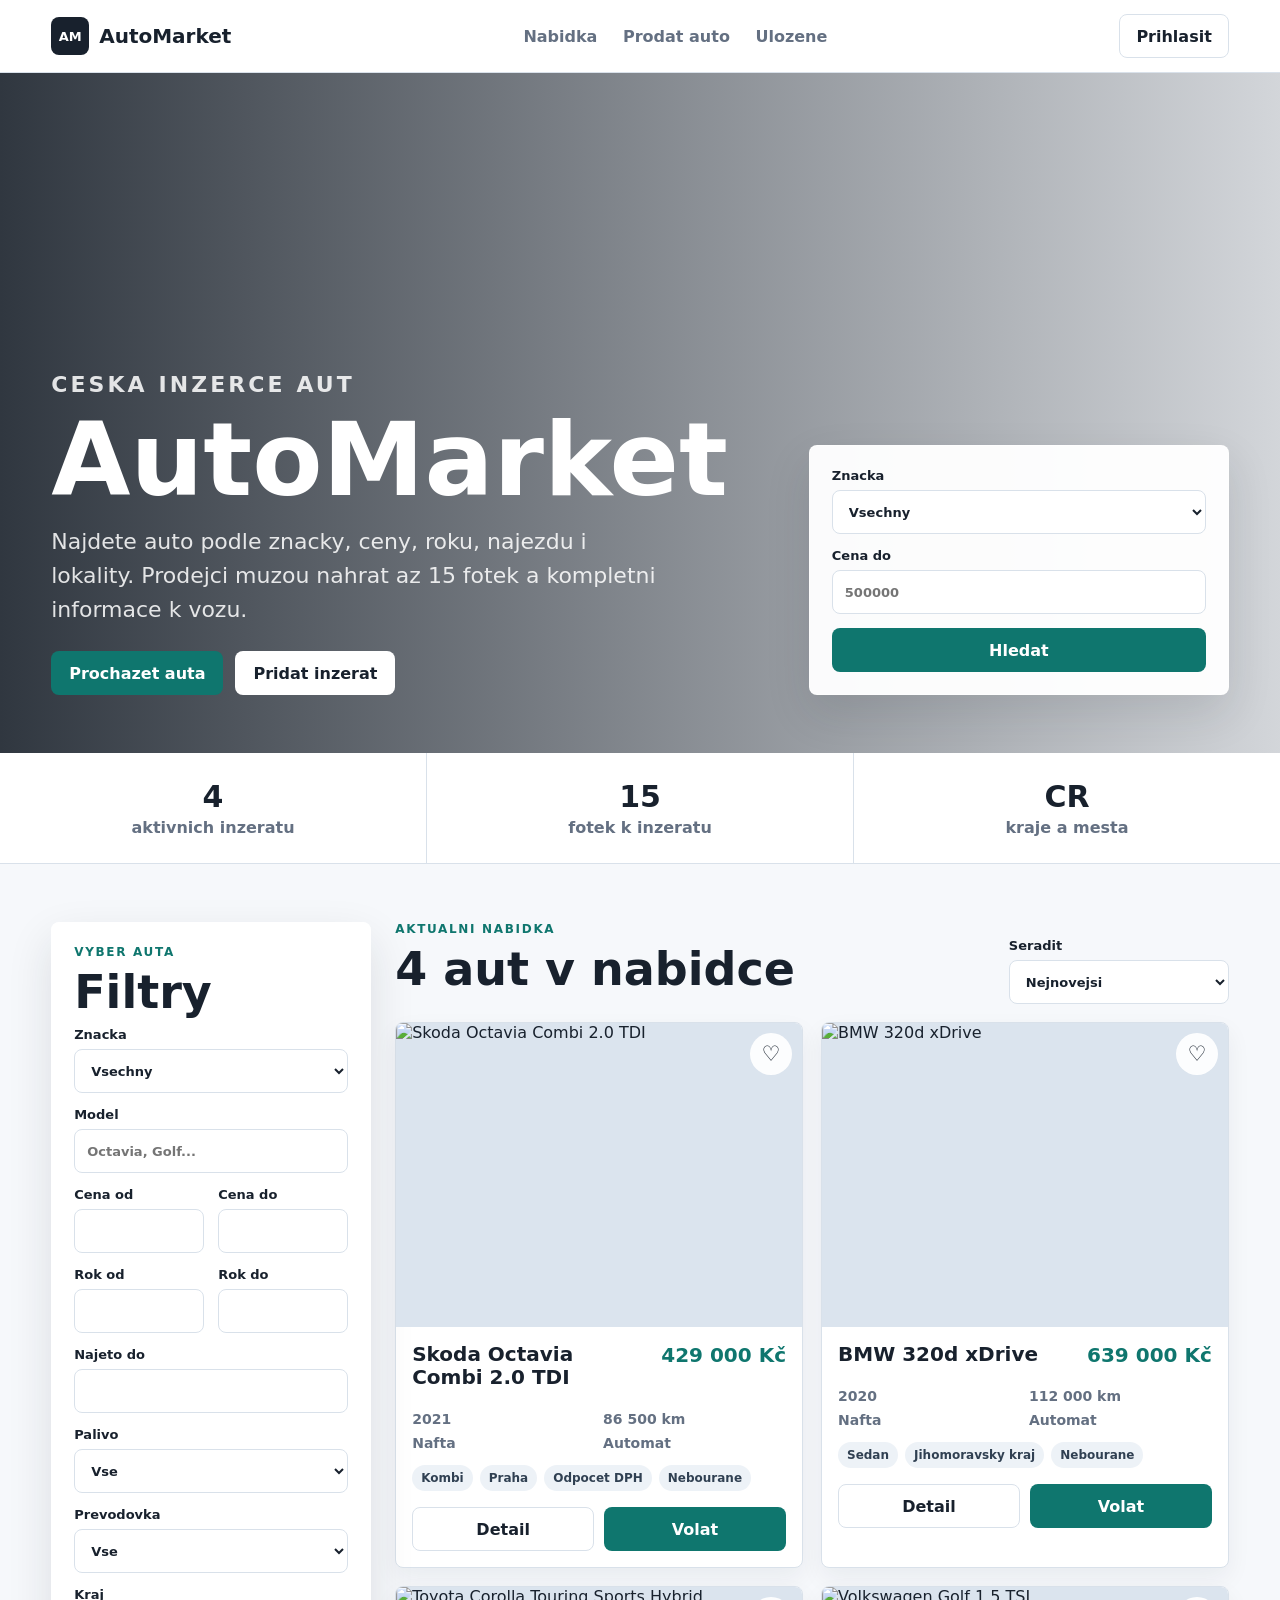
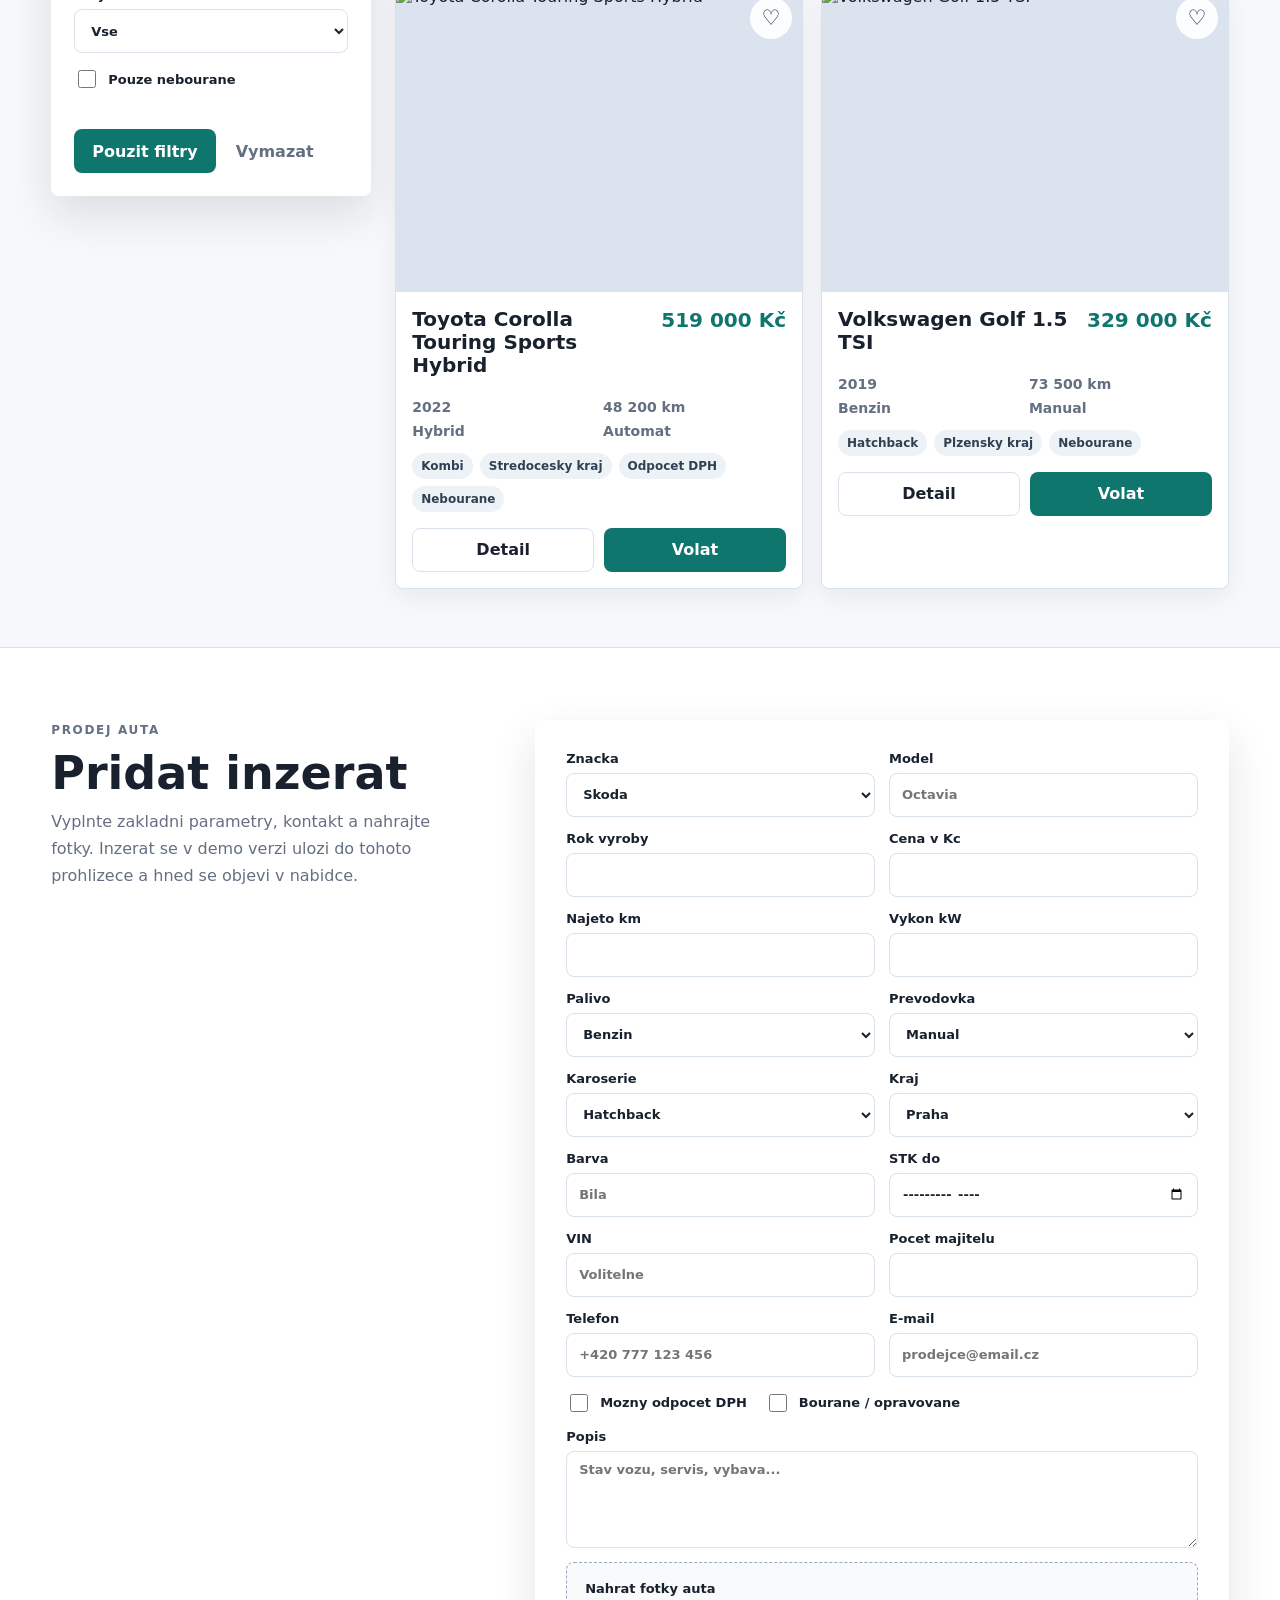
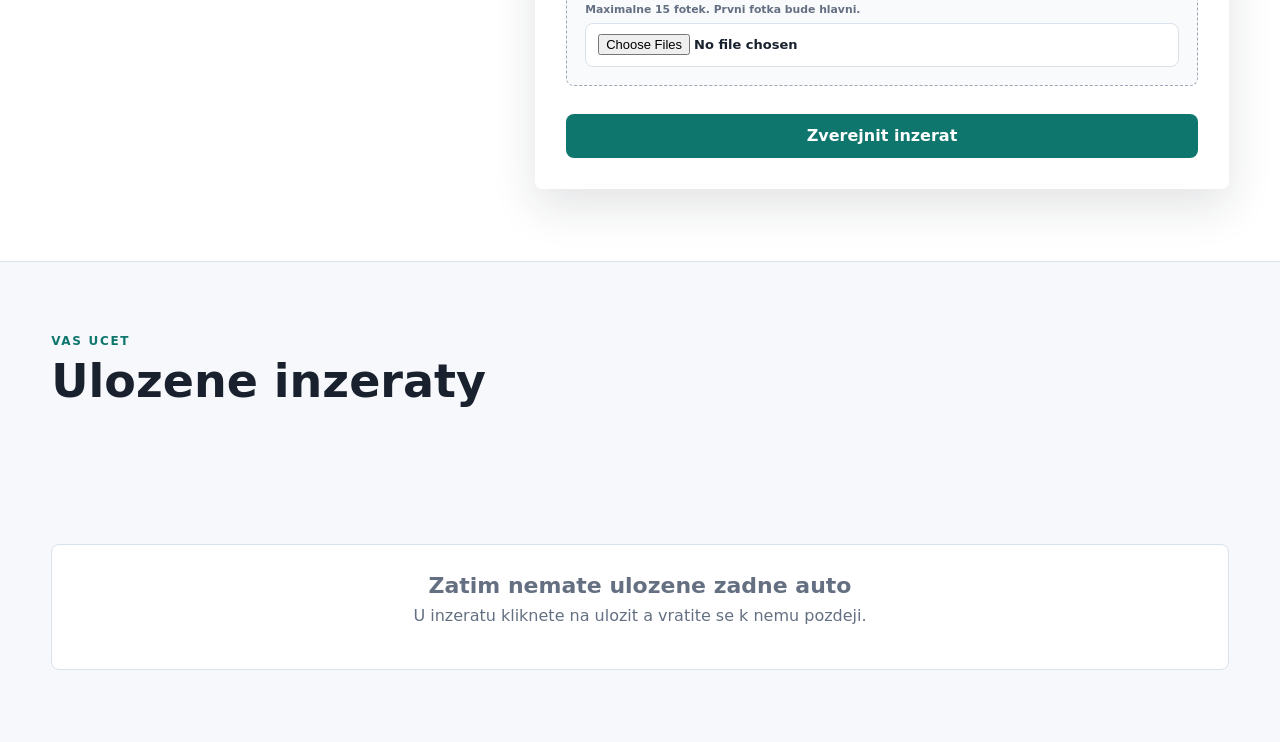
==== index.html @ b529b4be "Create AutoMarket demo website" ====
<!doctype html>
<html lang="cs">
  <head>
    <meta charset="UTF-8" />
    <meta name="viewport" content="width=device-width, initial-scale=1.0" />
    <title>AutoMarket | Inzerce aut v CR</title>
    <link rel="preconnect" href="https://images.unsplash.com" />
    <link rel="stylesheet" href="./styles.css" />
  </head>
  <body>
    <header class="topbar">
      <a class="brand" href="#home" aria-label="AutoMarket">
        <span class="brand-mark">AM</span>
        <span>AutoMarket</span>
      </a>
      <nav class="nav" aria-label="Hlavni navigace">
        <a href="#nabidka">Nabidka</a>
        <a href="#prodej">Prodat auto</a>
        <a href="#ulozene">Ulozene</a>
      </nav>
      <button class="ghost-button" id="accountButton" type="button">Prihlasit</button>
    </header>

    <main>
      <section class="hero" id="home">
        <div class="hero-copy">
          <p class="eyebrow">Ceska inzerce aut</p>
          <h1>AutoMarket</h1>
          <p>
            Najdete auto podle znacky, ceny, roku, najezdu i lokality.
            Prodejci muzou nahrat az 15 fotek a kompletni informace k vozu.
          </p>
          <div class="hero-actions">
            <a class="primary-button" href="#nabidka">Prochazet auta</a>
            <a class="secondary-button" href="#prodej">Pridat inzerat</a>
          </div>
        </div>
        <form class="hero-search" id="quickSearchForm" aria-label="Rychle hledani">
          <label>
            Znacka
            <select id="quickBrand"></select>
          </label>
          <label>
            Cena do
            <input id="quickPrice" type="number" min="0" step="10000" placeholder="500000" />
          </label>
          <button class="primary-button" type="submit">Hledat</button>
        </form>
      </section>

      <section class="stats-band" aria-label="Prehled">
        <div>
          <strong id="totalListings">0</strong>
          <span>aktivnich inzeratu</span>
        </div>
        <div>
          <strong>15</strong>
          <span>fotek k inzeratu</span>
        </div>
        <div>
          <strong>CR</strong>
          <span>kraje a mesta</span>
        </div>
      </section>

      <section class="market-layout" id="nabidka">
        <aside class="filters" aria-label="Filtry vozidel">
          <div class="section-heading">
            <p class="eyebrow">Vyber auta</p>
            <h2>Filtry</h2>
          </div>
          <form id="filtersForm">
            <label>
              Znacka
              <select id="brandFilter"></select>
            </label>
            <label>
              Model
              <input id="modelFilter" type="search" placeholder="Octavia, Golf..." />
            </label>
            <div class="input-grid">
              <label>
                Cena od
                <input id="priceMinFilter" type="number" min="0" step="10000" />
              </label>
              <label>
                Cena do
                <input id="priceMaxFilter" type="number" min="0" step="10000" />
              </label>
            </div>
            <div class="input-grid">
              <label>
                Rok od
                <input id="yearMinFilter" type="number" min="1980" max="2026" />
              </label>
              <label>
                Rok do
                <input id="yearMaxFilter" type="number" min="1980" max="2026" />
              </label>
            </div>
            <label>
              Najeto do
              <input id="mileageMaxFilter" type="number" min="0" step="5000" />
            </label>
            <label>
              Palivo
              <select id="fuelFilter"></select>
            </label>
            <label>
              Prevodovka
              <select id="transmissionFilter"></select>
            </label>
            <label>
              Kraj
              <select id="regionFilter"></select>
            </label>
            <label class="checkbox-row">
              <input id="noCrashFilter" type="checkbox" />
              Pouze nebourane
            </label>
            <div class="filter-actions">
              <button class="primary-button" type="submit">Pouzit filtry</button>
              <button class="text-button" id="resetFilters" type="button">Vymazat</button>
            </div>
          </form>
        </aside>

        <section class="listings-panel">
          <div class="listings-head">
            <div>
              <p class="eyebrow">Aktualni nabidka</p>
              <h2 id="resultCount">Nabidka aut</h2>
            </div>
            <label class="sort-control">
              Seradit
              <select id="sortSelect">
                <option value="newest">Nejnovejsi</option>
                <option value="priceAsc">Cena od nejlevnejsi</option>
                <option value="priceDesc">Cena od nejdrazsi</option>
                <option value="yearDesc">Rok od nejnovejsi</option>
                <option value="mileageAsc">Najeto nejmene</option>
              </select>
            </label>
          </div>
          <div class="listing-grid" id="listingGrid"></div>
          <div class="empty-state" id="emptyState" hidden>
            <h3>Zadne auto neodpovida filtru</h3>
            <p>Zkuste upravit cenu, rok nebo znacku.</p>
          </div>
        </section>
      </section>

      <section class="seller-section" id="prodej">
        <div class="seller-copy">
          <p class="eyebrow">Prodej auta</p>
          <h2>Pridat inzerat</h2>
          <p>
            Vyplnte zakladni parametry, kontakt a nahrajte fotky. Inzerat se v demo verzi ulozi
            do tohoto prohlizece a hned se objevi v nabidce.
          </p>
        </div>
        <form class="seller-form" id="listingForm">
          <div class="form-row">
            <label>
              Znacka
              <select id="brandInput" required></select>
            </label>
            <label>
              Model
              <input id="modelInput" type="text" required placeholder="Octavia" />
            </label>
          </div>
          <div class="form-row">
            <label>
              Rok vyroby
              <input id="yearInput" type="number" min="1980" max="2026" required />
            </label>
            <label>
              Cena v Kc
              <input id="priceInput" type="number" min="0" step="1000" required />
            </label>
          </div>
          <div class="form-row">
            <label>
              Najeto km
              <input id="mileageInput" type="number" min="0" step="1000" required />
            </label>
            <label>
              Vykon kW
              <input id="powerInput" type="number" min="1" step="1" />
            </label>
          </div>
          <div class="form-row">
            <label>
              Palivo
              <select id="fuelInput" required></select>
            </label>
            <label>
              Prevodovka
              <select id="transmissionInput" required></select>
            </label>
          </div>
          <div class="form-row">
            <label>
              Karoserie
              <select id="bodyInput" required></select>
            </label>
            <label>
              Kraj
              <select id="regionInput" required></select>
            </label>
          </div>
          <div class="form-row">
            <label>
              Barva
              <input id="colorInput" type="text" placeholder="Bila" />
            </label>
            <label>
              STK do
              <input id="inspectionInput" type="month" />
            </label>
          </div>
          <div class="form-row">
            <label>
              VIN
              <input id="vinInput" type="text" maxlength="17" placeholder="Volitelne" />
            </label>
            <label>
              Pocet majitelu
              <input id="ownersInput" type="number" min="1" max="20" />
            </label>
          </div>
          <div class="form-row">
            <label>
              Telefon
              <input id="phoneInput" type="tel" required placeholder="+420 777 123 456" />
            </label>
            <label>
              E-mail
              <input id="emailInput" type="email" required placeholder="prodejce@email.cz" />
            </label>
          </div>
          <div class="switch-row">
            <label><input id="vatInput" type="checkbox" /> Mozny odpocet DPH</label>
            <label><input id="crashedInput" type="checkbox" /> Bourane / opravovane</label>
          </div>
          <label>
            Popis
            <textarea id="descriptionInput" rows="5" required placeholder="Stav vozu, servis, vybava..."></textarea>
          </label>
          <label class="upload-box">
            <span>Nahrat fotky auta</span>
            <small>Maximalne 15 fotek. Prvni fotka bude hlavni.</small>
            <input id="photosInput" type="file" accept="image/*" multiple />
          </label>
          <div class="photo-preview" id="photoPreview" aria-live="polite"></div>
          <button class="primary-button wide" type="submit">Zverejnit inzerat</button>
        </form>
      </section>

      <section class="saved-section" id="ulozene">
        <div class="section-heading">
          <p class="eyebrow">Vas ucet</p>
          <h2>Ulozene inzeraty</h2>
        </div>
        <div class="saved-grid" id="savedGrid"></div>
        <div class="empty-state" id="savedEmpty">
          <h3>Zatim nemate ulozene zadne auto</h3>
          <p>U inzeratu kliknete na ulozit a vratite se k nemu pozdeji.</p>
        </div>
      </section>
    </main>

    <dialog class="modal" id="accountModal">
      <form method="dialog" class="modal-card" id="accountForm">
        <button class="close-button" id="closeAccount" type="button" aria-label="Zavrit">x</button>
        <p class="eyebrow">Demo ucet</p>
        <h2>Prihlaseni</h2>
        <p>Zadejte telefon a e-mail. Pro demo neni potreba heslo.</p>
        <label>
          Telefon
          <input id="loginPhone" type="tel" required placeholder="+420 777 123 456" />
        </label>
        <label>
          E-mail
          <input id="loginEmail" type="email" required placeholder="vas@email.cz" />
        </label>
        <button class="primary-button wide" type="submit">Pokracovat</button>
      </form>
    </dialog>

    <dialog class="modal" id="detailModal">
      <article class="detail-card">
        <button class="close-button" id="closeDetail" type="button" aria-label="Zavrit">x</button>
        <div id="detailContent"></div>
      </article>
    </dialog>

    <div class="toast" id="toast" role="status" aria-live="polite"></div>
    <script src="./app.js"></script>
  </body>
</html>
---- styles.css ----
:root {
  --ink: #18212d;
  --muted: #647082;
  --line: #d9e1ea;
  --paper: #f6f8fb;
  --surface: #ffffff;
  --accent: #0f766e;
  --accent-dark: #0b5d58;
  --warm: #f59e0b;
  --danger: #b42318;
  --shadow: 0 18px 45px rgba(24, 33, 45, 0.12);
}

* {
  box-sizing: border-box;
}

html {
  scroll-behavior: smooth;
}

body {
  margin: 0;
  color: var(--ink);
  background: var(--paper);
  font-family:
    Inter, ui-sans-serif, system-ui, -apple-system, BlinkMacSystemFont, "Segoe UI", sans-serif;
}

a {
  color: inherit;
  text-decoration: none;
}

button,
input,
select,
textarea {
  font: inherit;
}

button {
  cursor: pointer;
}

.topbar {
  position: sticky;
  top: 0;
  z-index: 20;
  display: flex;
  align-items: center;
  justify-content: space-between;
  gap: 20px;
  padding: 14px clamp(18px, 4vw, 58px);
  background: rgba(255, 255, 255, 0.94);
  border-bottom: 1px solid var(--line);
  backdrop-filter: blur(18px);
}

.brand {
  display: inline-flex;
  align-items: center;
  gap: 10px;
  font-size: 20px;
  font-weight: 800;
  letter-spacing: 0;
}

.brand-mark {
  display: grid;
  width: 38px;
  height: 38px;
  place-items: center;
  color: white;
  background: var(--ink);
  border-radius: 8px;
  font-size: 13px;
}

.nav {
  display: flex;
  gap: clamp(12px, 2vw, 28px);
  color: var(--muted);
  font-weight: 700;
}

.nav a:hover {
  color: var(--ink);
}

.hero {
  min-height: min(680px, calc(100vh - 68px));
  display: grid;
  grid-template-columns: minmax(0, 1fr) minmax(300px, 420px);
  align-items: end;
  gap: clamp(24px, 6vw, 88px);
  padding: clamp(46px, 8vw, 110px) clamp(18px, 4vw, 58px) clamp(32px, 5vw, 58px);
  color: white;
  background:
    linear-gradient(90deg, rgba(10, 18, 28, 0.84), rgba(10, 18, 28, 0.46) 54%, rgba(10, 18, 28, 0.15)),
    url("https://images.unsplash.com/photo-1503376780353-7e6692767b70?auto=format&fit=crop&w=1800&q=85")
      center / cover;
}

.hero-copy {
  max-width: 720px;
}

.eyebrow {
  margin: 0 0 10px;
  color: var(--accent);
  font-size: 12px;
  font-weight: 900;
  letter-spacing: 0.14em;
  text-transform: uppercase;
}

.hero .eyebrow,
.hero p {
  color: rgba(255, 255, 255, 0.86);
}

h1,
h2,
h3,
p {
  margin-top: 0;
}

h1 {
  margin-bottom: 18px;
  font-size: clamp(48px, 8vw, 104px);
  line-height: 0.92;
  letter-spacing: 0;
}

h2 {
  margin-bottom: 12px;
  font-size: clamp(28px, 4vw, 46px);
  line-height: 1;
  letter-spacing: 0;
}

h3 {
  margin-bottom: 8px;
  font-size: 22px;
}

.hero-copy p {
  max-width: 610px;
  font-size: clamp(17px, 2vw, 22px);
  line-height: 1.55;
}

.hero-actions,
.filter-actions {
  display: flex;
  flex-wrap: wrap;
  gap: 12px;
  margin-top: 24px;
}

.primary-button,
.secondary-button,
.ghost-button,
.text-button {
  display: inline-flex;
  min-height: 44px;
  align-items: center;
  justify-content: center;
  border: 0;
  border-radius: 8px;
  font-weight: 800;
}

.primary-button {
  padding: 0 18px;
  color: white;
  background: var(--accent);
}

.primary-button:hover {
  background: var(--accent-dark);
}

.secondary-button {
  padding: 0 18px;
  color: var(--ink);
  background: white;
}

.ghost-button {
  padding: 0 16px;
  color: var(--ink);
  background: transparent;
  border: 1px solid var(--line);
}

.text-button {
  padding: 0 8px;
  color: var(--muted);
  background: transparent;
}

.wide {
  width: 100%;
}

.hero-search,
.filters,
.seller-form,
.modal-card,
.detail-card {
  background: rgba(255, 255, 255, 0.96);
  border: 1px solid rgba(255, 255, 255, 0.45);
  border-radius: 8px;
  box-shadow: var(--shadow);
}

.hero-search {
  display: grid;
  gap: 14px;
  padding: 22px;
  color: var(--ink);
}

label {
  display: grid;
  gap: 7px;
  color: var(--ink);
  font-size: 13px;
  font-weight: 800;
}

input,
select,
textarea {
  width: 100%;
  min-height: 44px;
  padding: 10px 12px;
  color: var(--ink);
  background: white;
  border: 1px solid var(--line);
  border-radius: 8px;
  outline: none;
}

textarea {
  resize: vertical;
}

input:focus,
select:focus,
textarea:focus {
  border-color: var(--accent);
  box-shadow: 0 0 0 3px rgba(15, 118, 110, 0.14);
}

.stats-band {
  display: grid;
  grid-template-columns: repeat(3, 1fr);
  gap: 1px;
  background: var(--line);
  border-bottom: 1px solid var(--line);
}

.stats-band div {
  display: grid;
  gap: 4px;
  justify-items: center;
  padding: 26px 12px;
  background: white;
}

.stats-band strong {
  font-size: 30px;
}

.stats-band span {
  color: var(--muted);
  font-weight: 700;
}

.market-layout {
  display: grid;
  grid-template-columns: 320px minmax(0, 1fr);
  align-items: start;
  gap: 24px;
  padding: clamp(28px, 5vw, 58px) clamp(18px, 4vw, 58px);
}

.filters {
  position: sticky;
  top: 86px;
  padding: 22px;
}

.filters form,
.seller-form,
.modal-card {
  display: grid;
  gap: 14px;
}

.input-grid,
.form-row {
  display: grid;
  grid-template-columns: repeat(2, minmax(0, 1fr));
  gap: 14px;
}

.checkbox-row,
.switch-row label {
  display: flex;
  align-items: center;
  gap: 9px;
  color: var(--ink);
}

.checkbox-row input,
.switch-row input {
  width: 18px;
  min-height: 18px;
}

.listings-panel {
  min-width: 0;
}

.listings-head {
  display: flex;
  align-items: end;
  justify-content: space-between;
  gap: 18px;
  margin-bottom: 18px;
}

.sort-control {
  min-width: 220px;
}

.listing-grid,
.saved-grid {
  display: grid;
  grid-template-columns: repeat(auto-fill, minmax(270px, 1fr));
  gap: 18px;
}

.car-card {
  overflow: hidden;
  background: white;
  border: 1px solid var(--line);
  border-radius: 8px;
  box-shadow: 0 10px 25px rgba(24, 33, 45, 0.06);
}

.car-image {
  position: relative;
  aspect-ratio: 4 / 3;
  overflow: hidden;
  background: #dbe4ee;
}

.car-image img {
  width: 100%;
  height: 100%;
  object-fit: cover;
  display: block;
}

.save-button {
  position: absolute;
  top: 10px;
  right: 10px;
  display: grid;
  width: 42px;
  height: 42px;
  place-items: center;
  color: var(--ink);
  background: rgba(255, 255, 255, 0.9);
  border: 1px solid rgba(255, 255, 255, 0.45);
  border-radius: 999px;
  font-size: 21px;
}

.save-button.active {
  color: white;
  background: var(--accent);
}

.car-body {
  padding: 16px;
}

.car-title-row {
  display: flex;
  justify-content: space-between;
  gap: 12px;
}

.car-title-row h3 {
  font-size: 20px;
  line-height: 1.15;
}

.price {
  white-space: nowrap;
  color: var(--accent);
  font-size: 20px;
  font-weight: 900;
}

.meta-list {
  display: grid;
  grid-template-columns: repeat(2, minmax(0, 1fr));
  gap: 8px;
  margin: 14px 0;
  color: var(--muted);
  font-size: 14px;
  font-weight: 700;
}

.tag-row {
  display: flex;
  flex-wrap: wrap;
  gap: 7px;
  margin-bottom: 16px;
}

.tag {
  padding: 6px 9px;
  color: #304052;
  background: #edf2f7;
  border-radius: 999px;
  font-size: 12px;
  font-weight: 800;
}

.card-actions {
  display: grid;
  grid-template-columns: 1fr 1fr;
  gap: 10px;
}

.seller-section,
.saved-section {
  display: grid;
  grid-template-columns: minmax(250px, 420px) minmax(0, 1fr);
  gap: clamp(24px, 5vw, 70px);
  padding: clamp(36px, 6vw, 72px) clamp(18px, 4vw, 58px);
  background: white;
  border-top: 1px solid var(--line);
}

.seller-copy {
  position: sticky;
  top: 92px;
  align-self: start;
}

.seller-copy p {
  color: var(--muted);
  line-height: 1.7;
}

.seller-form {
  padding: clamp(18px, 3vw, 30px);
}

.switch-row {
  display: flex;
  flex-wrap: wrap;
  gap: 18px;
}

.upload-box {
  padding: 18px;
  background: #f8fafc;
  border: 1px dashed #9aa8ba;
  border-radius: 8px;
}

.upload-box small {
  color: var(--muted);
  font-weight: 700;
}

.upload-box input {
  background: white;
}

.photo-preview {
  display: grid;
  grid-template-columns: repeat(auto-fill, minmax(82px, 1fr));
  gap: 10px;
}

.photo-preview img {
  width: 100%;
  aspect-ratio: 1;
  object-fit: cover;
  border-radius: 8px;
}

.saved-section {
  grid-template-columns: 1fr;
  background: var(--paper);
}

.empty-state {
  padding: 28px;
  color: var(--muted);
  text-align: center;
  background: white;
  border: 1px solid var(--line);
  border-radius: 8px;
}

.modal {
  width: min(94vw, 760px);
  padding: 0;
  background: transparent;
  border: 0;
}

.modal::backdrop {
  background: rgba(10, 18, 28, 0.58);
  backdrop-filter: blur(6px);
}

.modal-card,
.detail-card {
  position: relative;
  padding: clamp(20px, 4vw, 34px);
}

.modal-card p {
  color: var(--muted);
  line-height: 1.6;
}

.close-button {
  position: absolute;
  top: 12px;
  right: 12px;
  display: grid;
  width: 36px;
  height: 36px;
  place-items: center;
  color: var(--muted);
  background: white;
  border: 1px solid var(--line);
  border-radius: 999px;
  font-weight: 900;
}

.detail-hero {
  display: grid;
  grid-template-columns: minmax(0, 1.2fr) minmax(250px, 0.8fr);
  gap: 24px;
}

.detail-gallery {
  display: grid;
  gap: 10px;
}

.detail-gallery img:first-child {
  width: 100%;
  aspect-ratio: 4 / 3;
  object-fit: cover;
  border-radius: 8px;
}

.thumb-row {
  display: grid;
  grid-template-columns: repeat(5, 1fr);
  gap: 8px;
}

.thumb-row img {
  width: 100%;
  aspect-ratio: 1;
  object-fit: cover;
  border-radius: 6px;
}

.detail-info {
  display: grid;
  align-content: start;
  gap: 14px;
}

.spec-grid {
  display: grid;
  grid-template-columns: repeat(2, minmax(0, 1fr));
  gap: 10px;
}

.spec-grid div {
  padding: 12px;
  background: #f8fafc;
  border: 1px solid var(--line);
  border-radius: 8px;
}

.spec-grid span {
  display: block;
  color: var(--muted);
  font-size: 12px;
  font-weight: 800;
}

.spec-grid strong {
  display: block;
  margin-top: 4px;
}

.toast {
  position: fixed;
  right: 18px;
  bottom: 18px;
  z-index: 40;
  max-width: min(360px, calc(100vw - 36px));
  padding: 14px 16px;
  color: white;
  background: var(--ink);
  border-radius: 8px;
  box-shadow: var(--shadow);
  opacity: 0;
  transform: translateY(12px);
  transition: 0.2s ease;
  pointer-events: none;
}

.toast.show {
  opacity: 1;
  transform: translateY(0);
}

@media (max-width: 960px) {
  .hero,
  .market-layout,
  .seller-section,
  .detail-hero {
    grid-template-columns: 1fr;
  }

  .filters,
  .seller-copy {
    position: static;
  }
}

@media (max-width: 680px) {
  .topbar {
    align-items: stretch;
    flex-direction: column;
    gap: 12px;
  }

  .nav {
    overflow-x: auto;
    padding-bottom: 2px;
  }

  .hero {
    min-height: auto;
    padding-top: 58px;
  }

  .stats-band,
  .input-grid,
  .form-row,
  .listings-head {
    grid-template-columns: 1fr;
  }

  .listings-head {
    display: grid;
  }

  .sort-control,
  .card-actions {
    width: 100%;
    grid-template-columns: 1fr;
  }
}
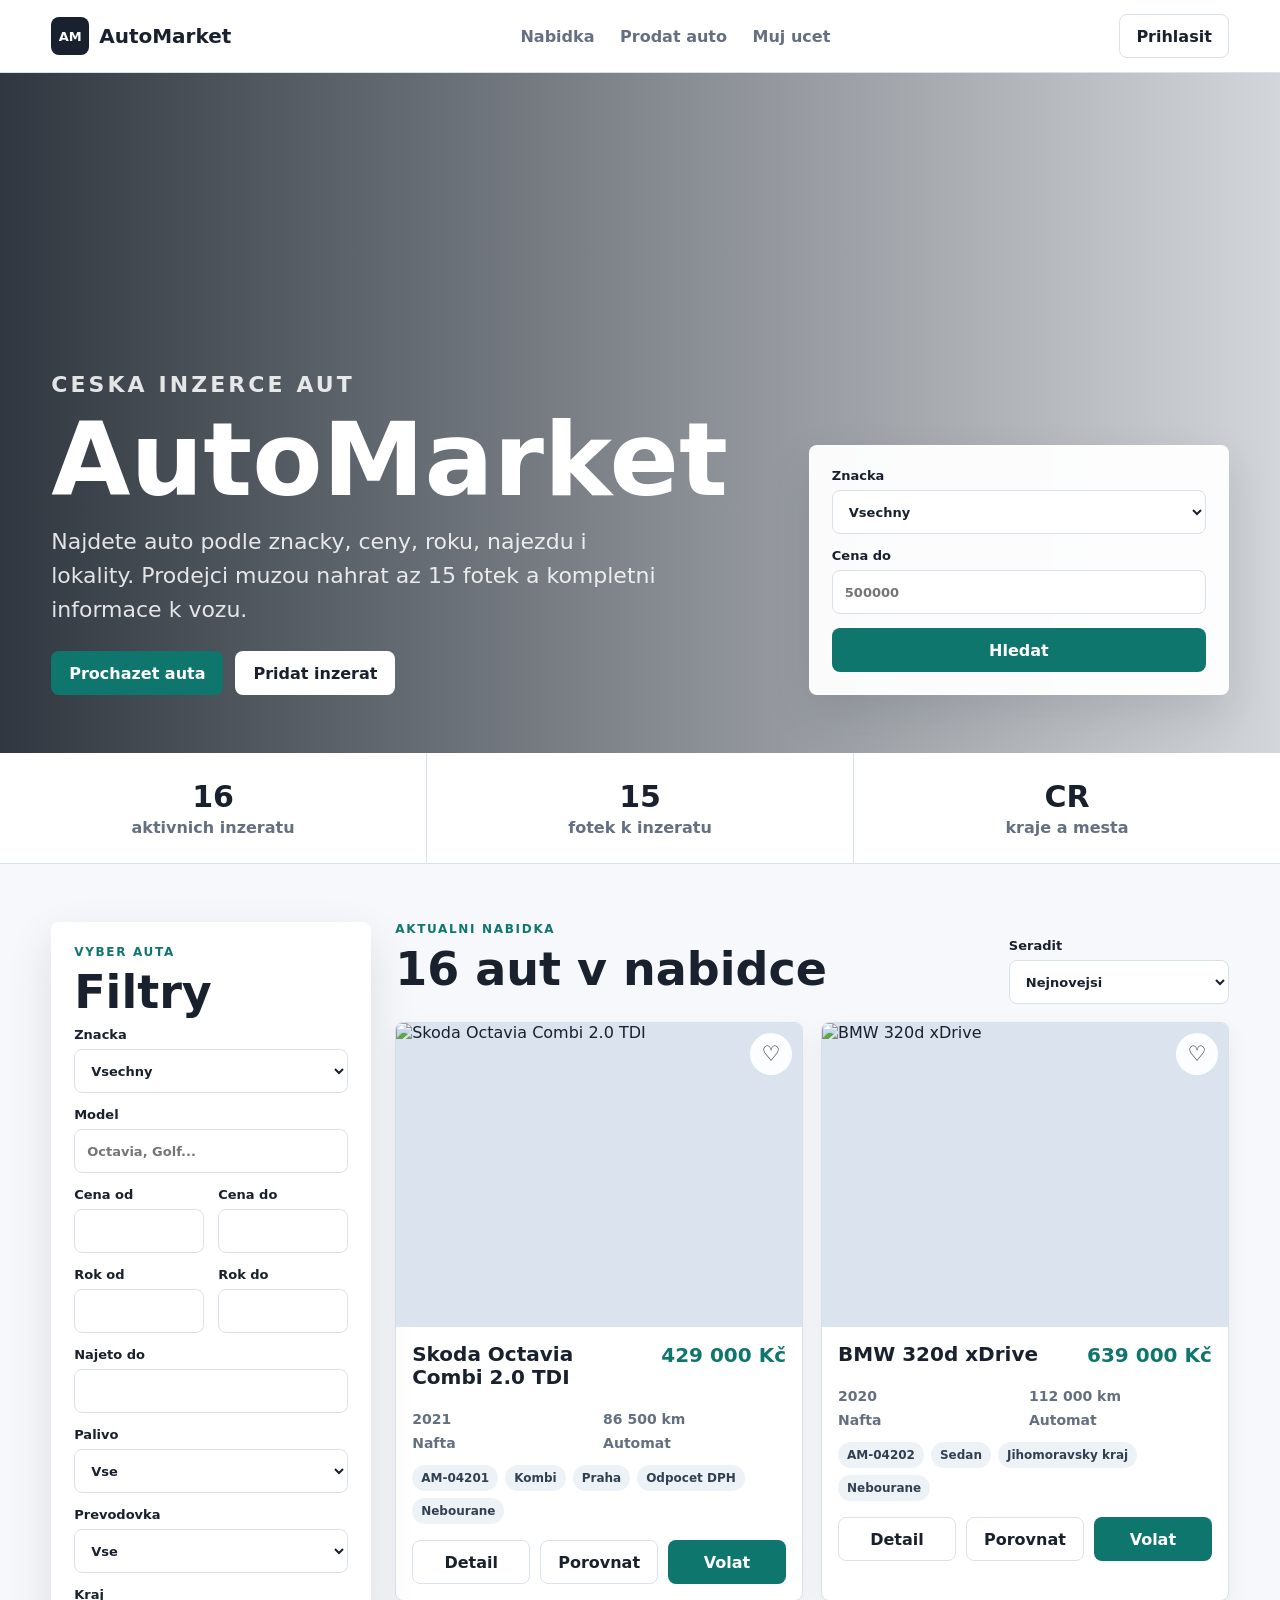
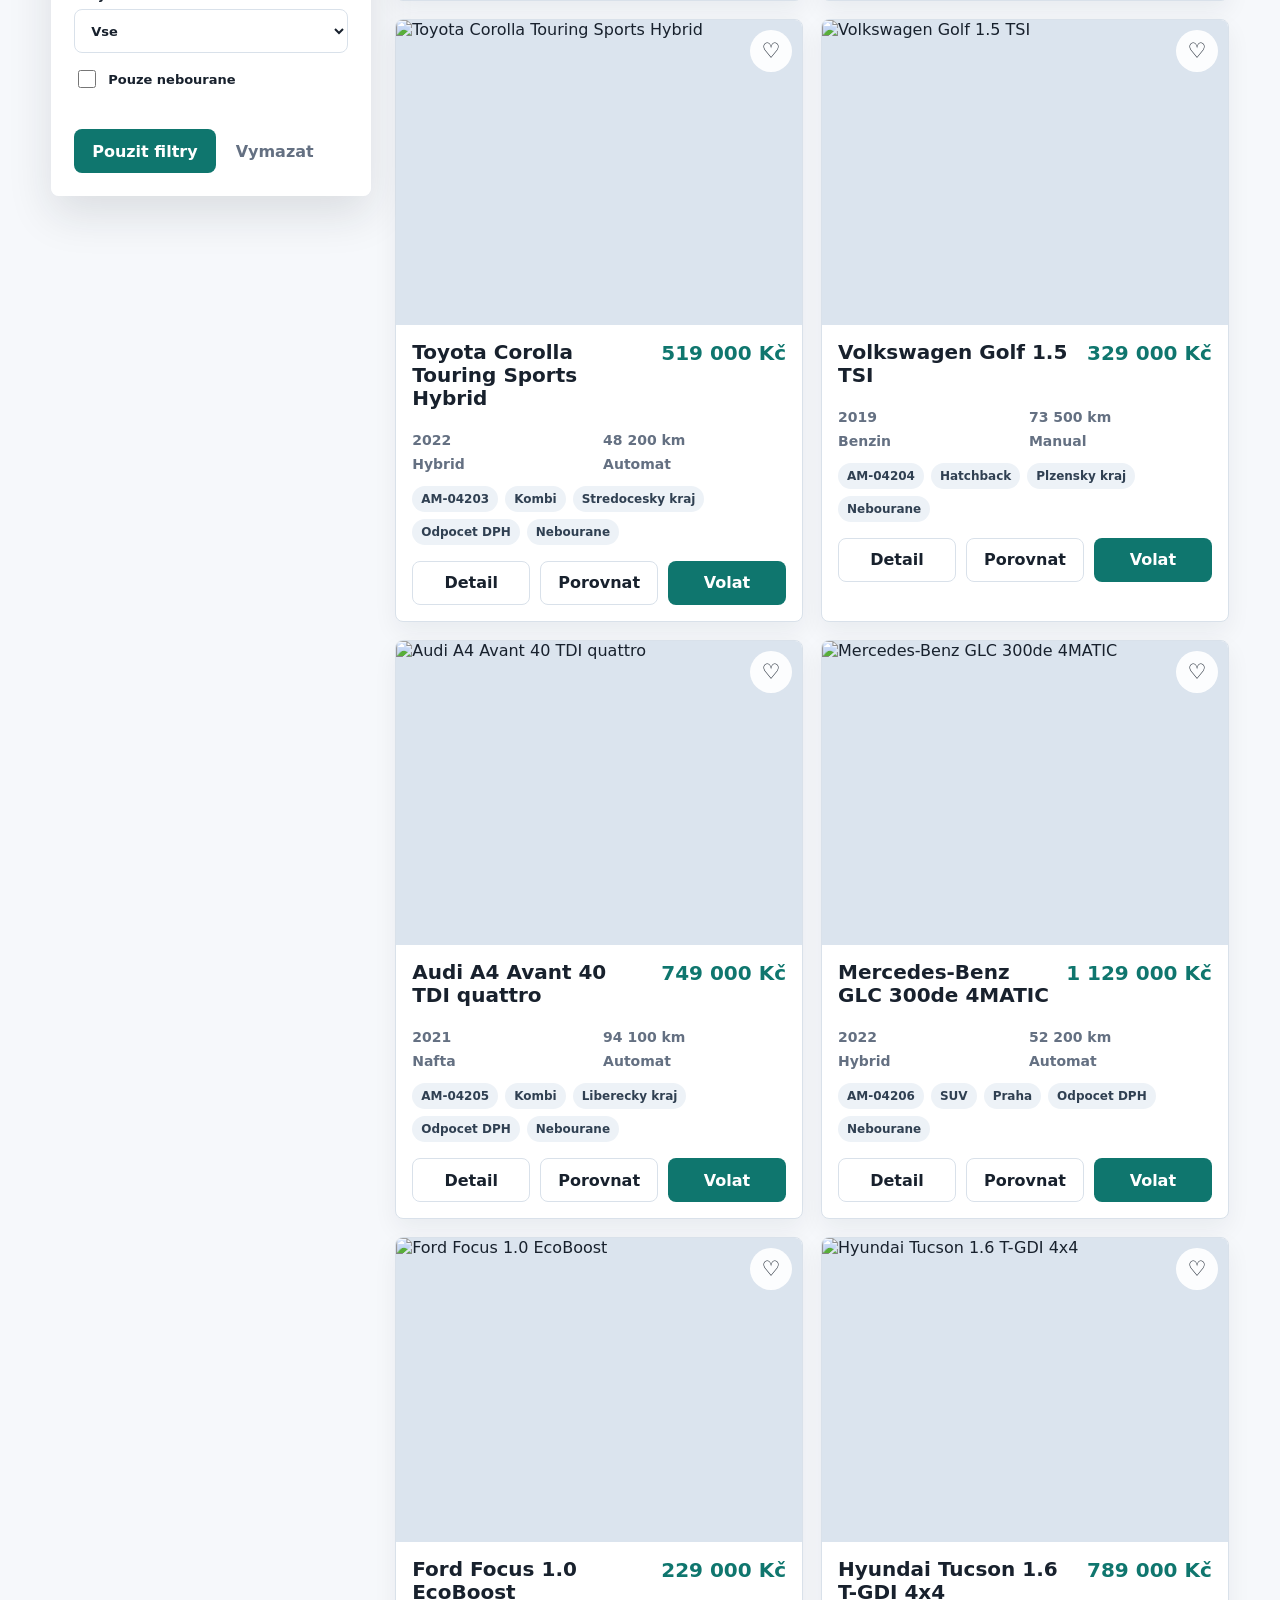
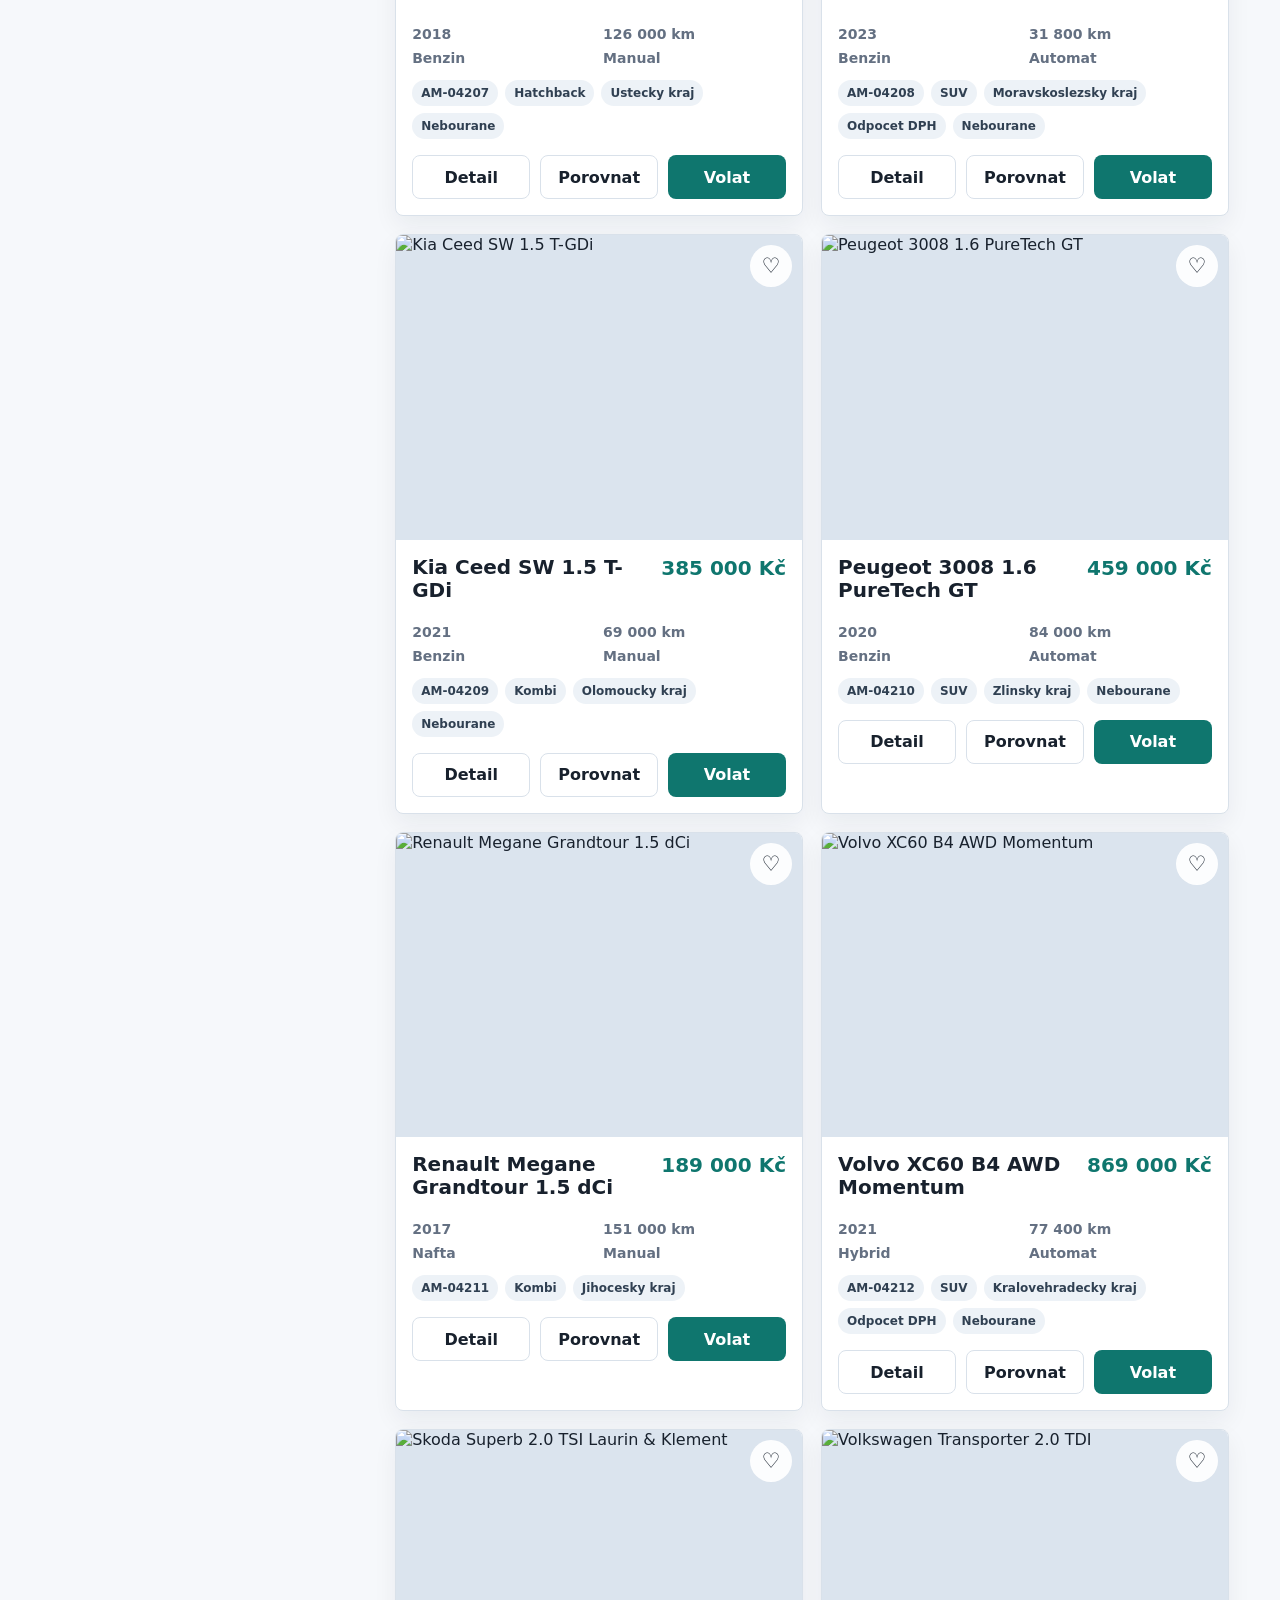
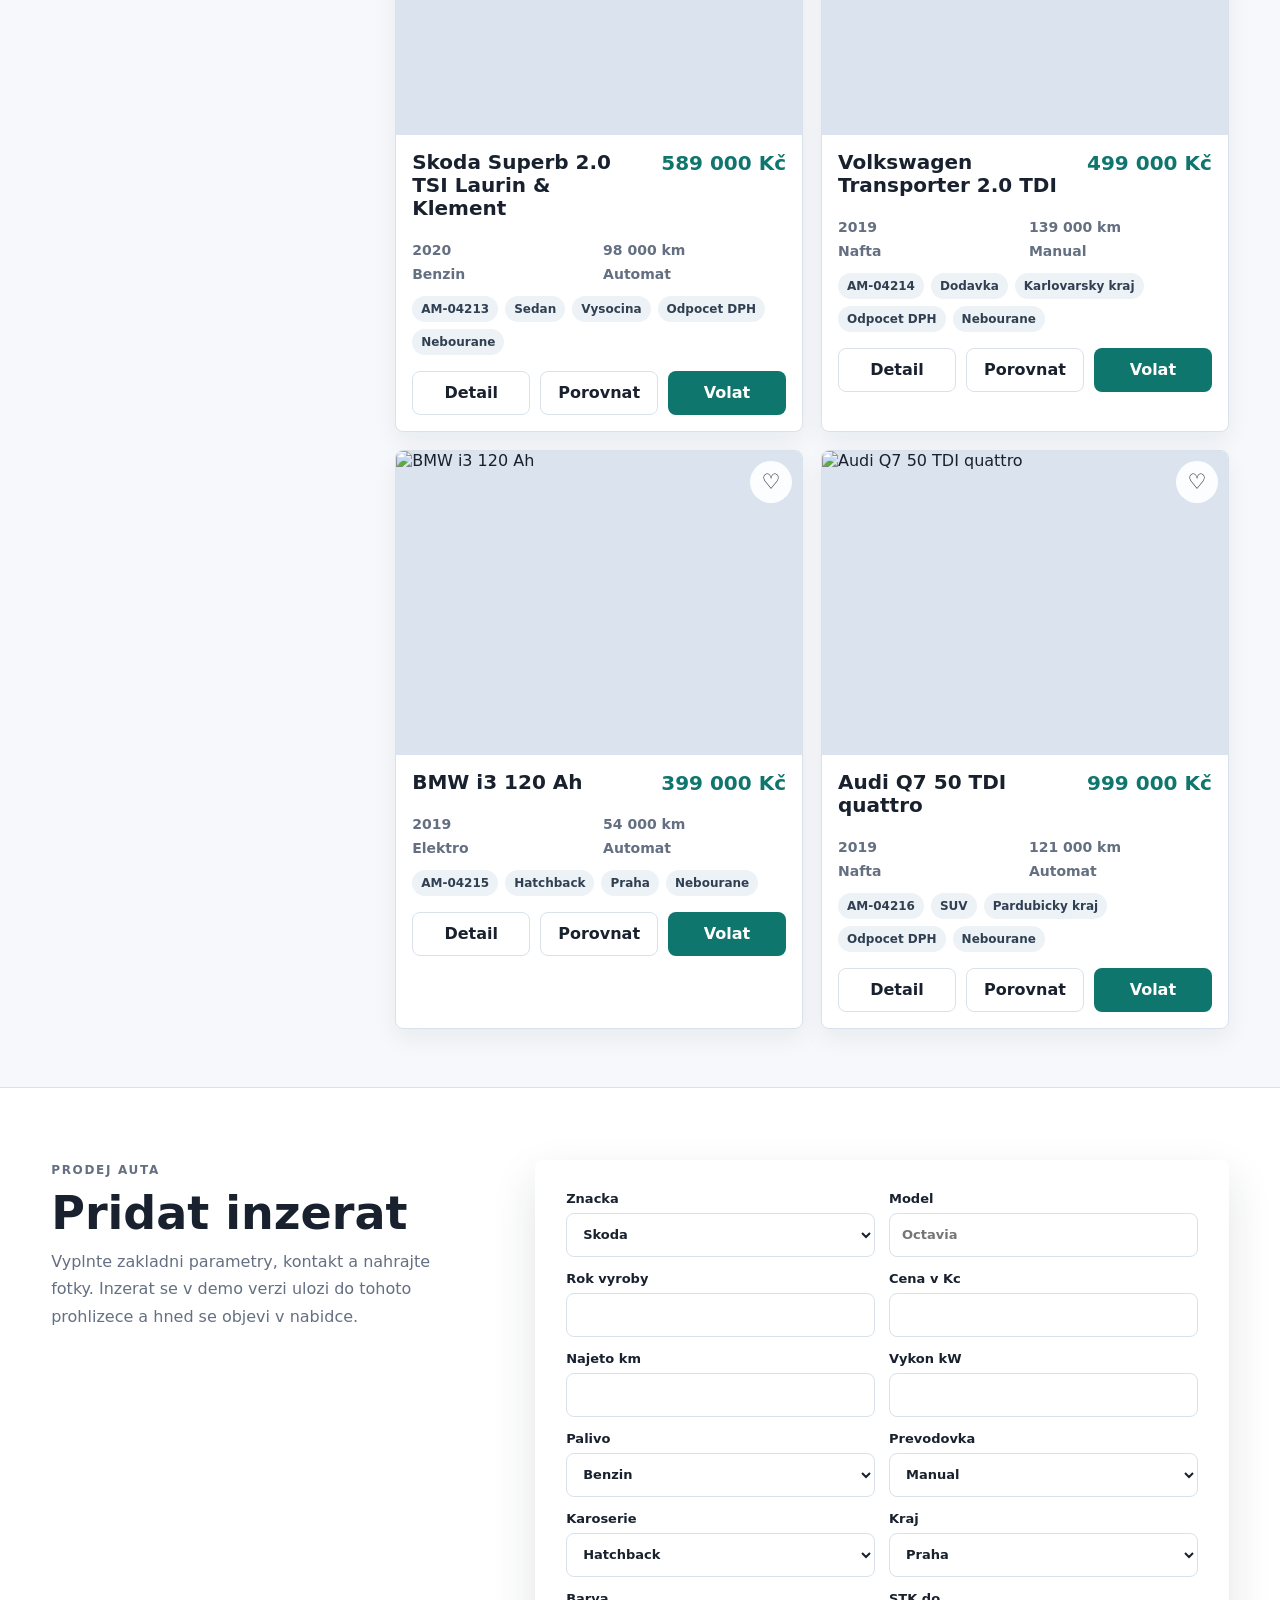
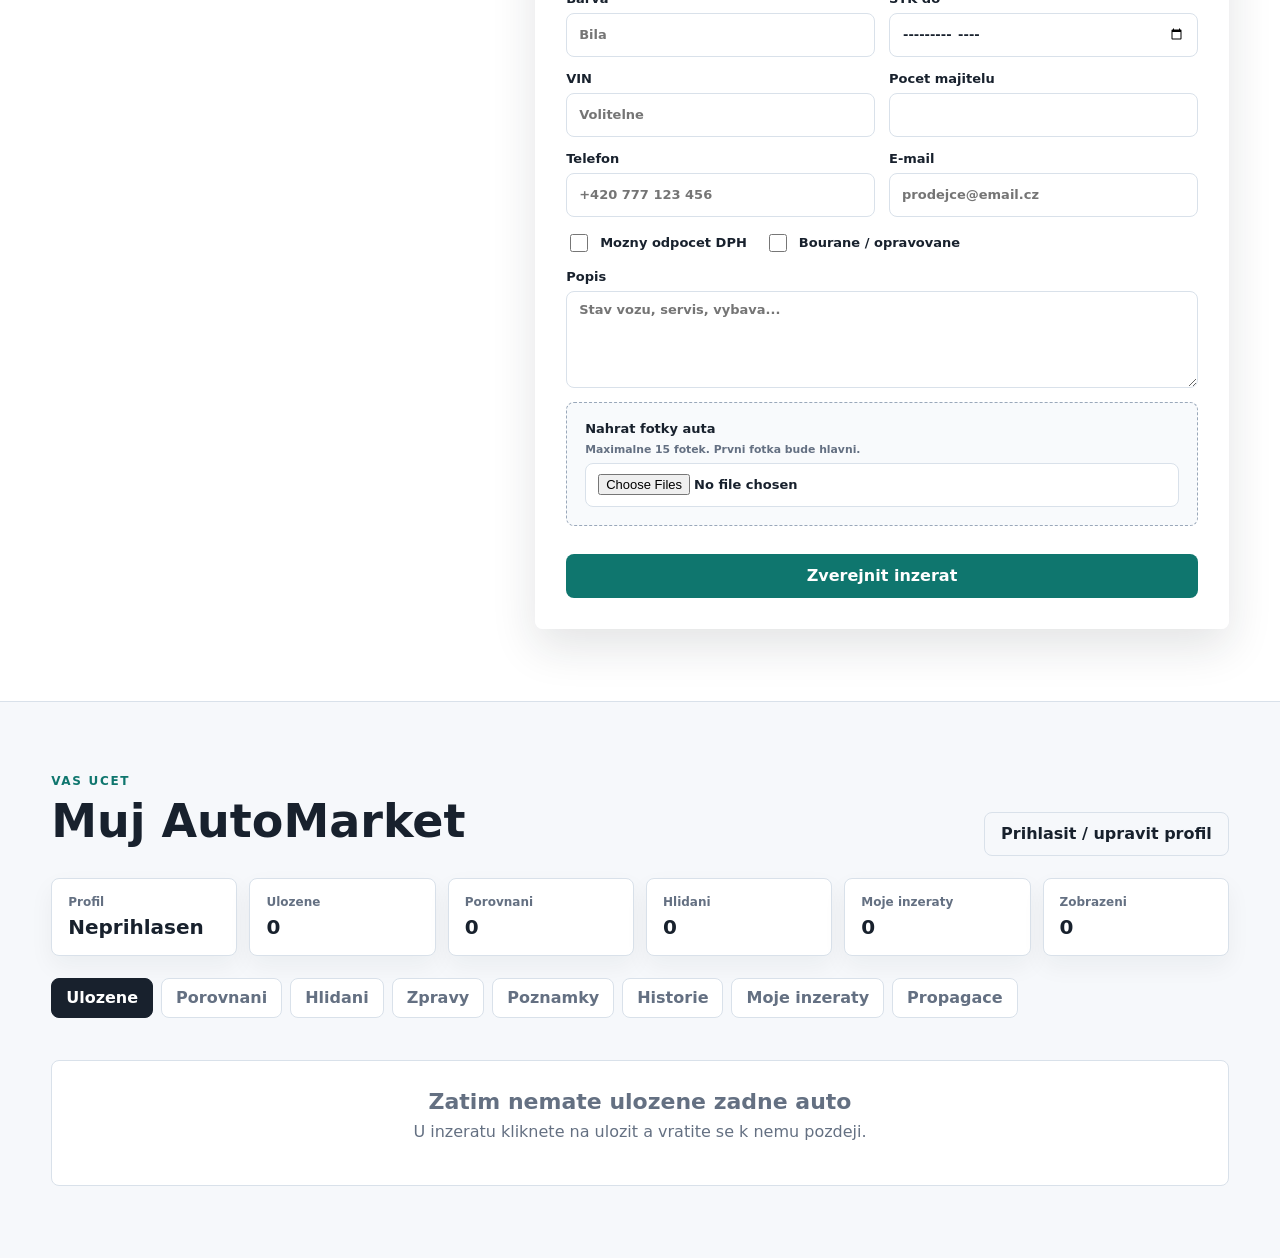
==== commit a6dc05b8: "Add account dashboard features" ====
--- a/index.html
+++ b/index.html
@@ -16,7 +16,7 @@
       <nav class="nav" aria-label="Hlavni navigace">
         <a href="#nabidka">Nabidka</a>
         <a href="#prodej">Prodat auto</a>
-        <a href="#ulozene">Ulozene</a>
+        <a href="#ucet">Muj ucet</a>
       </nav>
       <button class="ghost-button" id="accountButton" type="button">Prihlasit</button>
     </header>
@@ -258,15 +258,130 @@
         </form>
       </section>
 
-      <section class="saved-section" id="ulozene">
-        <div class="section-heading">
-          <p class="eyebrow">Vas ucet</p>
-          <h2>Ulozene inzeraty</h2>
-        </div>
-        <div class="saved-grid" id="savedGrid"></div>
-        <div class="empty-state" id="savedEmpty">
-          <h3>Zatim nemate ulozene zadne auto</h3>
-          <p>U inzeratu kliknete na ulozit a vratite se k nemu pozdeji.</p>
+      <section class="account-section" id="ucet">
+        <div class="account-head">
+          <div>
+            <p class="eyebrow">Vas ucet</p>
+            <h2>Muj AutoMarket</h2>
+          </div>
+          <button class="ghost-button" id="accountPanelButton" type="button">Prihlasit / upravit profil</button>
+        </div>
+
+        <div class="account-summary" id="accountSummary"></div>
+
+        <div class="tabs" role="tablist" aria-label="Sekce uctu">
+          <button class="tab-button active" data-tab="saved" type="button">Ulozene</button>
+          <button class="tab-button" data-tab="compare" type="button">Porovnani</button>
+          <button class="tab-button" data-tab="alerts" type="button">Hlidani</button>
+          <button class="tab-button" data-tab="messages" type="button">Zpravy</button>
+          <button class="tab-button" data-tab="notes" type="button">Poznamky</button>
+          <button class="tab-button" data-tab="history" type="button">Historie</button>
+          <button class="tab-button" data-tab="seller" type="button">Moje inzeraty</button>
+          <button class="tab-button" data-tab="billing" type="button">Propagace</button>
+        </div>
+
+        <div class="tab-panel active" data-panel="saved">
+          <div class="saved-grid" id="savedGrid"></div>
+          <div class="empty-state" id="savedEmpty">
+            <h3>Zatim nemate ulozene zadne auto</h3>
+            <p>U inzeratu kliknete na ulozit a vratite se k nemu pozdeji.</p>
+          </div>
+        </div>
+
+        <div class="tab-panel" data-panel="compare">
+          <div class="compare-grid" id="compareGrid"></div>
+          <div class="empty-state" id="compareEmpty">
+            <h3>Porovnani je prazdne</h3>
+            <p>U inzeratu kliknete na porovnat a auta se zobrazí vedle sebe.</p>
+          </div>
+        </div>
+
+        <div class="tab-panel" data-panel="alerts">
+          <form class="compact-form" id="alertForm">
+            <div class="form-row">
+              <label>
+                Nazev hlidani
+                <input id="alertName" type="text" required placeholder="Rodinne SUV do 600 000 Kc" />
+              </label>
+              <label>
+                Znacka
+                <select id="alertBrand"></select>
+              </label>
+            </div>
+            <div class="form-row">
+              <label>
+                Cena do
+                <input id="alertPrice" type="number" min="0" step="10000" placeholder="600000" />
+              </label>
+              <label>
+                Najeto do
+                <input id="alertMileage" type="number" min="0" step="5000" placeholder="120000" />
+              </label>
+            </div>
+            <button class="primary-button" type="submit">Vytvorit hlidani</button>
+          </form>
+          <div class="list-stack" id="alertsList"></div>
+        </div>
+
+        <div class="tab-panel" data-panel="messages">
+          <div class="list-stack" id="messagesList"></div>
+          <div class="empty-state" id="messagesEmpty">
+            <h3>Zatim zadne zpravy</h3>
+            <p>V detailu inzeratu muzete prodejci poslat demo zpravu.</p>
+          </div>
+        </div>
+
+        <div class="tab-panel" data-panel="notes">
+          <div class="list-stack" id="notesList"></div>
+          <div class="empty-state" id="notesEmpty">
+            <h3>Zatim zadne poznamky</h3>
+            <p>U detailu auta si muzete ulozit vlastni poznamku.</p>
+          </div>
+        </div>
+
+        <div class="tab-panel" data-panel="history">
+          <div class="saved-grid" id="historyGrid"></div>
+          <div class="empty-state" id="historyEmpty">
+            <h3>Historie je prazdna</h3>
+            <p>Po otevreni detailu se auta ulozi do historie prohlizeni.</p>
+          </div>
+        </div>
+
+        <div class="tab-panel" data-panel="seller">
+          <div class="seller-tools">
+            <a class="primary-button" href="#prodej">Pridat dalsi inzerat</a>
+            <button class="ghost-button" id="createDemoMine" type="button">Vytvorit demo muj inzerat</button>
+          </div>
+          <div class="list-stack" id="sellerListings"></div>
+          <div class="empty-state" id="sellerEmpty">
+            <h3>Zatim nemate vlastni inzerat</h3>
+            <p>Po pridani se tady objevi sprava, statistiky a stav prodeje.</p>
+          </div>
+        </div>
+
+        <div class="tab-panel" data-panel="billing">
+          <div class="promo-grid">
+            <article class="promo-card">
+              <h3>Zvyrazneni</h3>
+              <p>Inzerat dostane stitek TOP a vyssi prioritu v nabidce.</p>
+              <strong>149 Kc / 7 dni</strong>
+            </article>
+            <article class="promo-card">
+              <h3>TOP pozice</h3>
+              <p>Auto se zobrazi mezi prvnimi vysledky ve vyhledavani.</p>
+              <strong>299 Kc / 7 dni</strong>
+            </article>
+            <article class="promo-card">
+              <h3>Overeny prodejce</h3>
+              <p>Profil dostane overeni a duveryhodnejsi kontakt pro kupujici.</p>
+              <strong>990 Kc / mesic</strong>
+            </article>
+          </div>
+          <div class="invoice-box">
+            <h3>Demo fakturace</h3>
+            <p>Faktury a platby se v realne verzi napoji na platebni branu.</p>
+            <button class="ghost-button" id="fakeInvoice" type="button">Vygenerovat demo fakturu</button>
+          </div>
         </div>
       </section>
     </main>
--- a/styles.css
+++ b/styles.css
@@ -438,12 +438,26 @@
 
 .card-actions {
   display: grid;
-  grid-template-columns: 1fr 1fr;
+  grid-template-columns: repeat(3, minmax(0, 1fr));
   gap: 10px;
 }
 
-.seller-section,
-.saved-section {
+.active-outline {
+  color: var(--accent);
+  border-color: var(--accent);
+}
+
+.tag.top {
+  color: #7a4b00;
+  background: #fff1cf;
+}
+
+.tag.sold {
+  color: #7a1d16;
+  background: #ffe4df;
+}
+
+.seller-section {
   display: grid;
   grid-template-columns: minmax(250px, 420px) minmax(0, 1fr);
   gap: clamp(24px, 5vw, 70px);
@@ -502,9 +516,198 @@
   border-radius: 8px;
 }
 
-.saved-section {
+.account-section {
   grid-template-columns: 1fr;
   background: var(--paper);
+}
+
+.account-section {
+  display: grid;
+  gap: 22px;
+  padding: clamp(36px, 6vw, 72px) clamp(18px, 4vw, 58px);
+  border-top: 1px solid var(--line);
+}
+
+.account-head {
+  display: flex;
+  align-items: end;
+  justify-content: space-between;
+  gap: 18px;
+}
+
+.account-summary {
+  display: grid;
+  grid-template-columns: repeat(6, minmax(120px, 1fr));
+  gap: 12px;
+}
+
+.account-summary article,
+.compare-card,
+.promo-card,
+.invoice-box,
+.list-item,
+.seller-item {
+  background: white;
+  border: 1px solid var(--line);
+  border-radius: 8px;
+  box-shadow: 0 10px 25px rgba(24, 33, 45, 0.05);
+}
+
+.account-summary article {
+  display: grid;
+  gap: 6px;
+  padding: 16px;
+}
+
+.account-summary span,
+.list-item small {
+  color: var(--muted);
+  font-size: 12px;
+  font-weight: 800;
+}
+
+.account-summary strong {
+  overflow: hidden;
+  font-size: 20px;
+  text-overflow: ellipsis;
+  white-space: nowrap;
+}
+
+.tabs {
+  display: flex;
+  gap: 8px;
+  overflow-x: auto;
+  padding-bottom: 4px;
+}
+
+.tab-button {
+  min-height: 40px;
+  padding: 0 14px;
+  color: var(--muted);
+  background: white;
+  border: 1px solid var(--line);
+  border-radius: 8px;
+  font-weight: 900;
+  white-space: nowrap;
+}
+
+.tab-button.active {
+  color: white;
+  background: var(--ink);
+  border-color: var(--ink);
+}
+
+.tab-panel {
+  display: none;
+}
+
+.tab-panel.active {
+  display: grid;
+  gap: 16px;
+}
+
+.compact-form {
+  display: grid;
+  gap: 14px;
+  padding: 18px;
+  background: white;
+  border: 1px solid var(--line);
+  border-radius: 8px;
+}
+
+.compare-grid,
+.promo-grid {
+  display: grid;
+  grid-template-columns: repeat(auto-fill, minmax(240px, 1fr));
+  gap: 16px;
+}
+
+.compare-card,
+.promo-card,
+.invoice-box {
+  position: relative;
+  display: grid;
+  gap: 12px;
+  padding: 18px;
+}
+
+.mini-action {
+  justify-self: end;
+  min-height: 32px;
+}
+
+.spec-grid.compact {
+  grid-template-columns: 1fr;
+}
+
+.list-stack {
+  display: grid;
+  gap: 12px;
+}
+
+.list-item {
+  display: flex;
+  align-items: center;
+  justify-content: space-between;
+  gap: 16px;
+  padding: 16px;
+}
+
+.list-item p,
+.promo-card p,
+.invoice-box p,
+.seller-item p {
+  margin-bottom: 0;
+  color: var(--muted);
+  line-height: 1.5;
+}
+
+.seller-tools,
+.seller-actions,
+.detail-actions {
+  display: flex;
+  flex-wrap: wrap;
+  gap: 10px;
+}
+
+.seller-item {
+  display: grid;
+  grid-template-columns: 150px minmax(0, 1fr);
+  gap: 16px;
+  padding: 14px;
+}
+
+.seller-item img {
+  width: 100%;
+  height: 112px;
+  object-fit: cover;
+  border-radius: 8px;
+}
+
+.seller-item-head,
+.metric-row {
+  display: flex;
+  flex-wrap: wrap;
+  align-items: center;
+  gap: 10px;
+  justify-content: space-between;
+}
+
+.metric-row {
+  justify-content: flex-start;
+  margin: 12px 0;
+  color: var(--muted);
+  font-size: 13px;
+  font-weight: 800;
+}
+
+.note-form {
+  display: grid;
+  gap: 10px;
+  padding: 14px;
+  background: #f8fafc;
+  border: 1px solid var(--line);
+  border-radius: 8px;
 }
 
 .empty-state {
@@ -646,6 +849,15 @@
     grid-template-columns: 1fr;
   }
 
+  .account-head {
+    align-items: stretch;
+    flex-direction: column;
+  }
+
+  .account-summary {
+    grid-template-columns: repeat(3, minmax(0, 1fr));
+  }
+
   .filters,
   .seller-copy {
     position: static;
@@ -670,6 +882,7 @@
   }
 
   .stats-band,
+  .account-summary,
   .input-grid,
   .form-row,
   .listings-head {
@@ -681,7 +894,8 @@
   }
 
   .sort-control,
-  .card-actions {
+  .card-actions,
+  .seller-item {
     width: 100%;
     grid-template-columns: 1fr;
   }
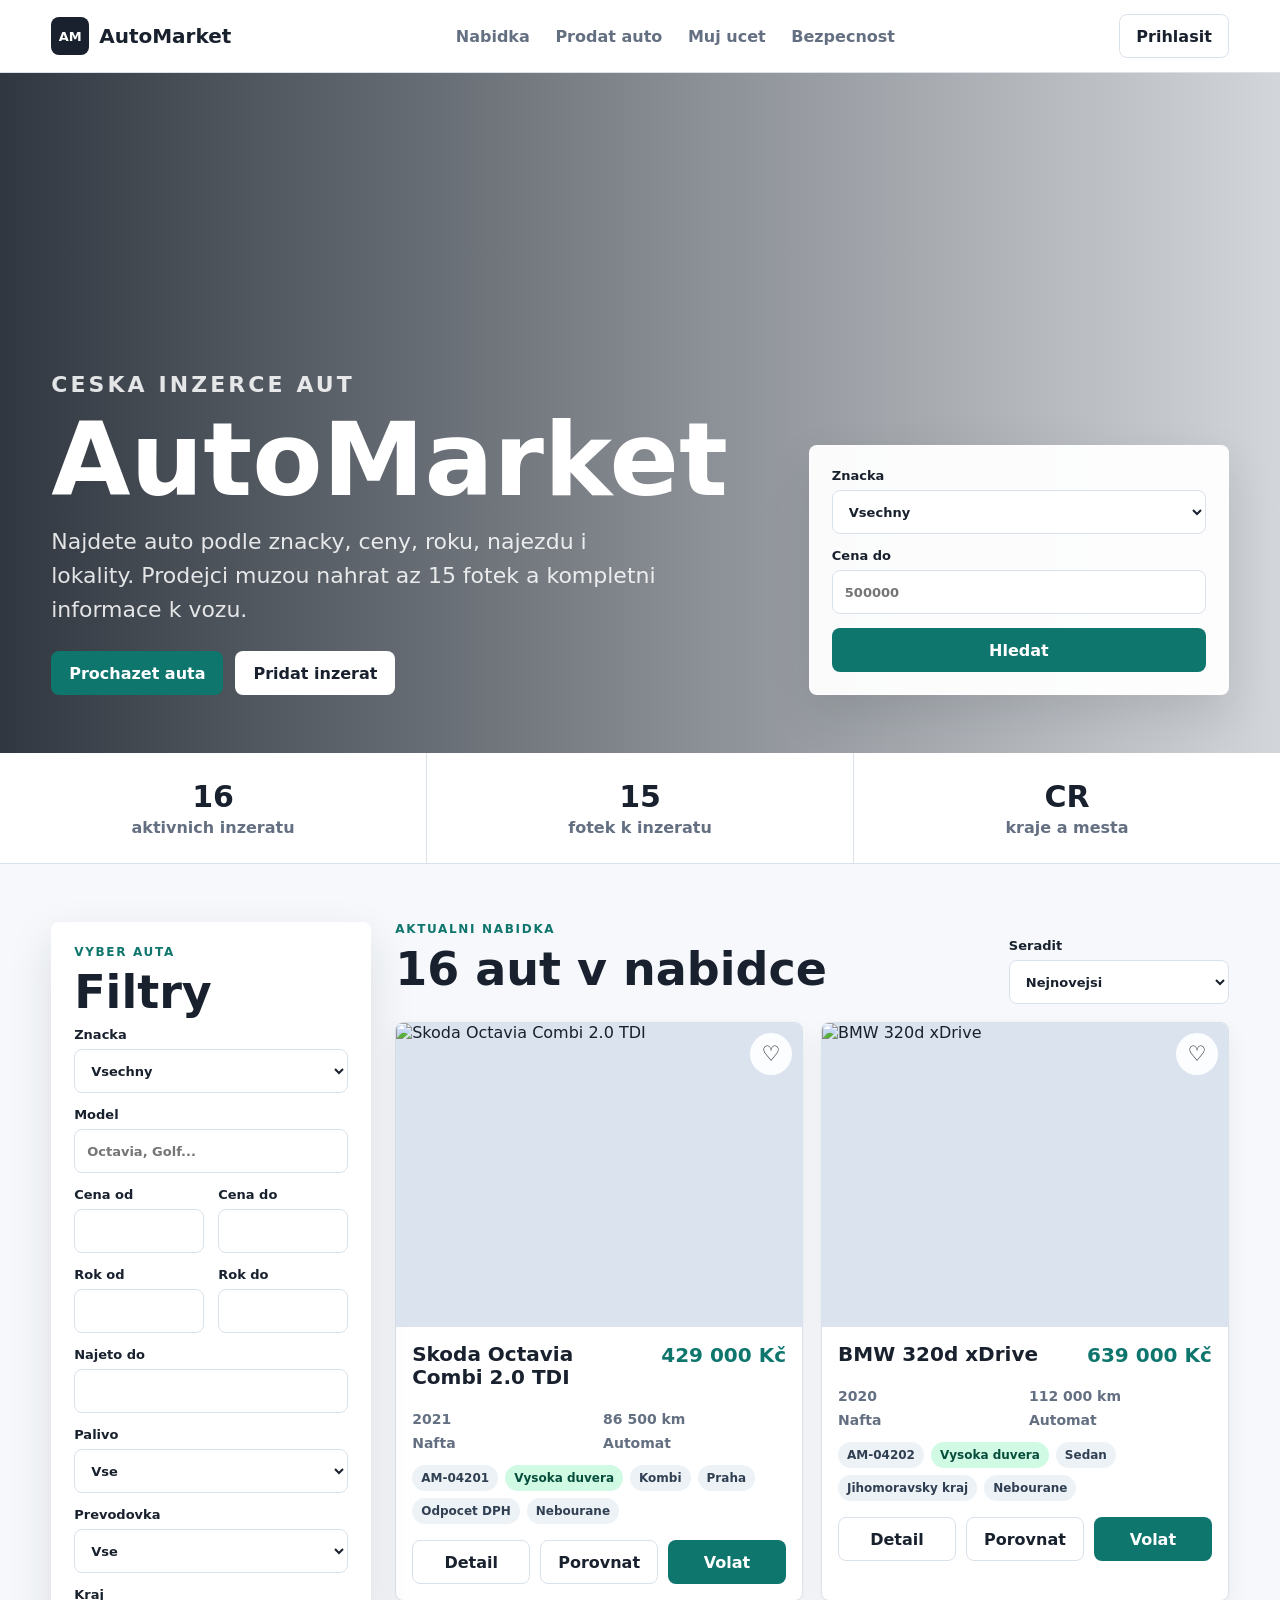
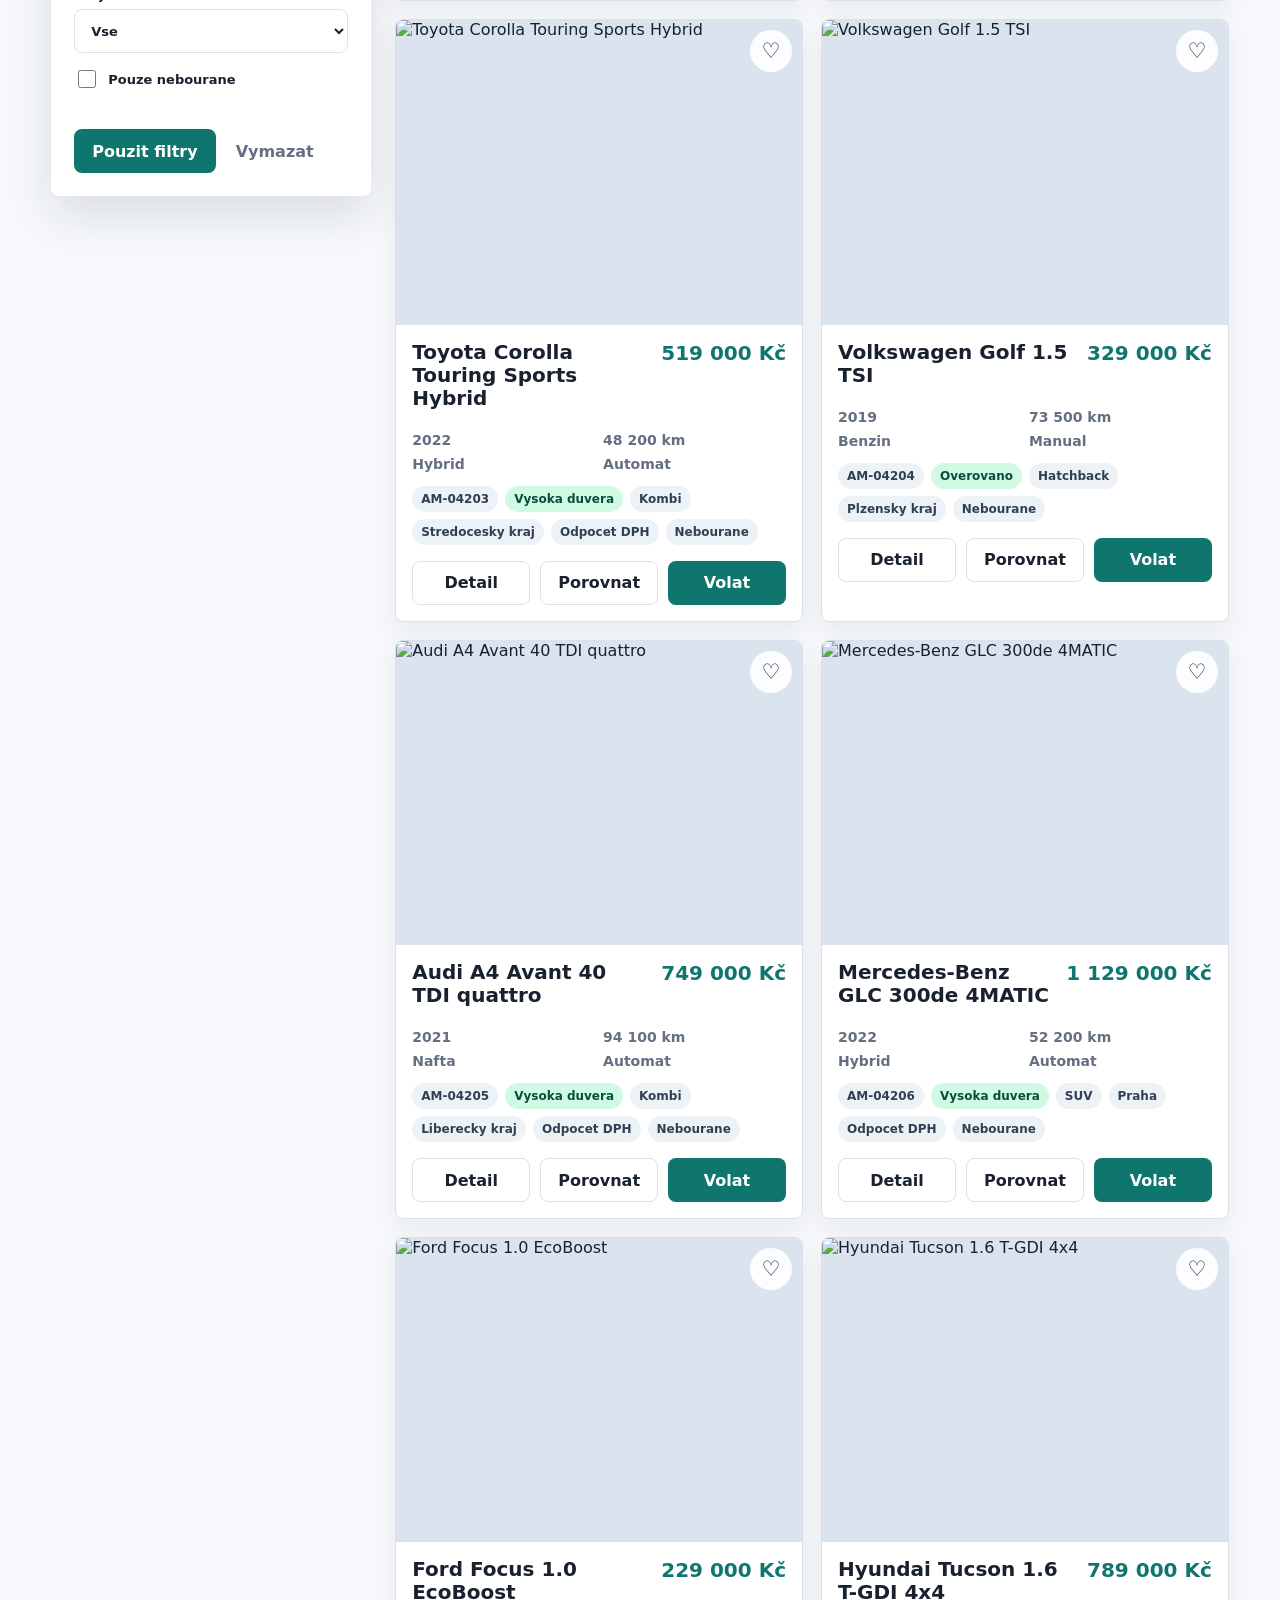
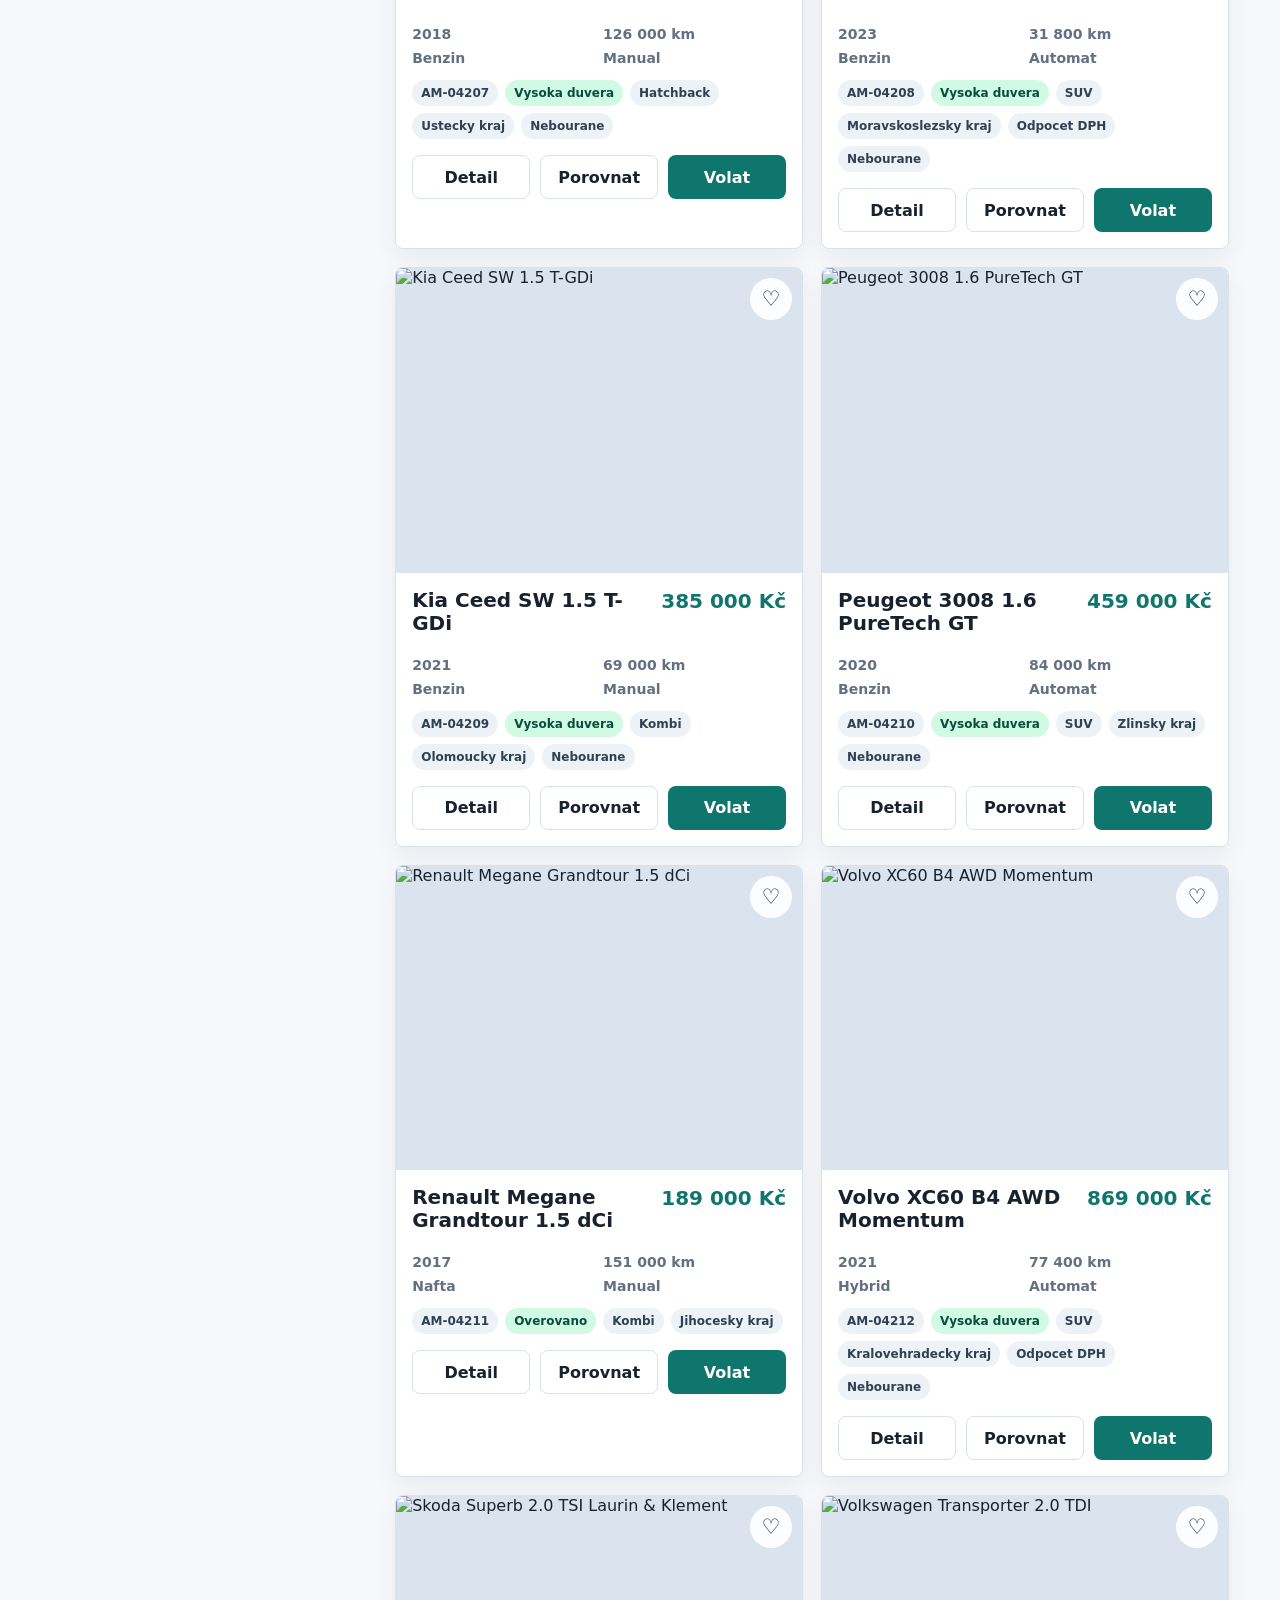
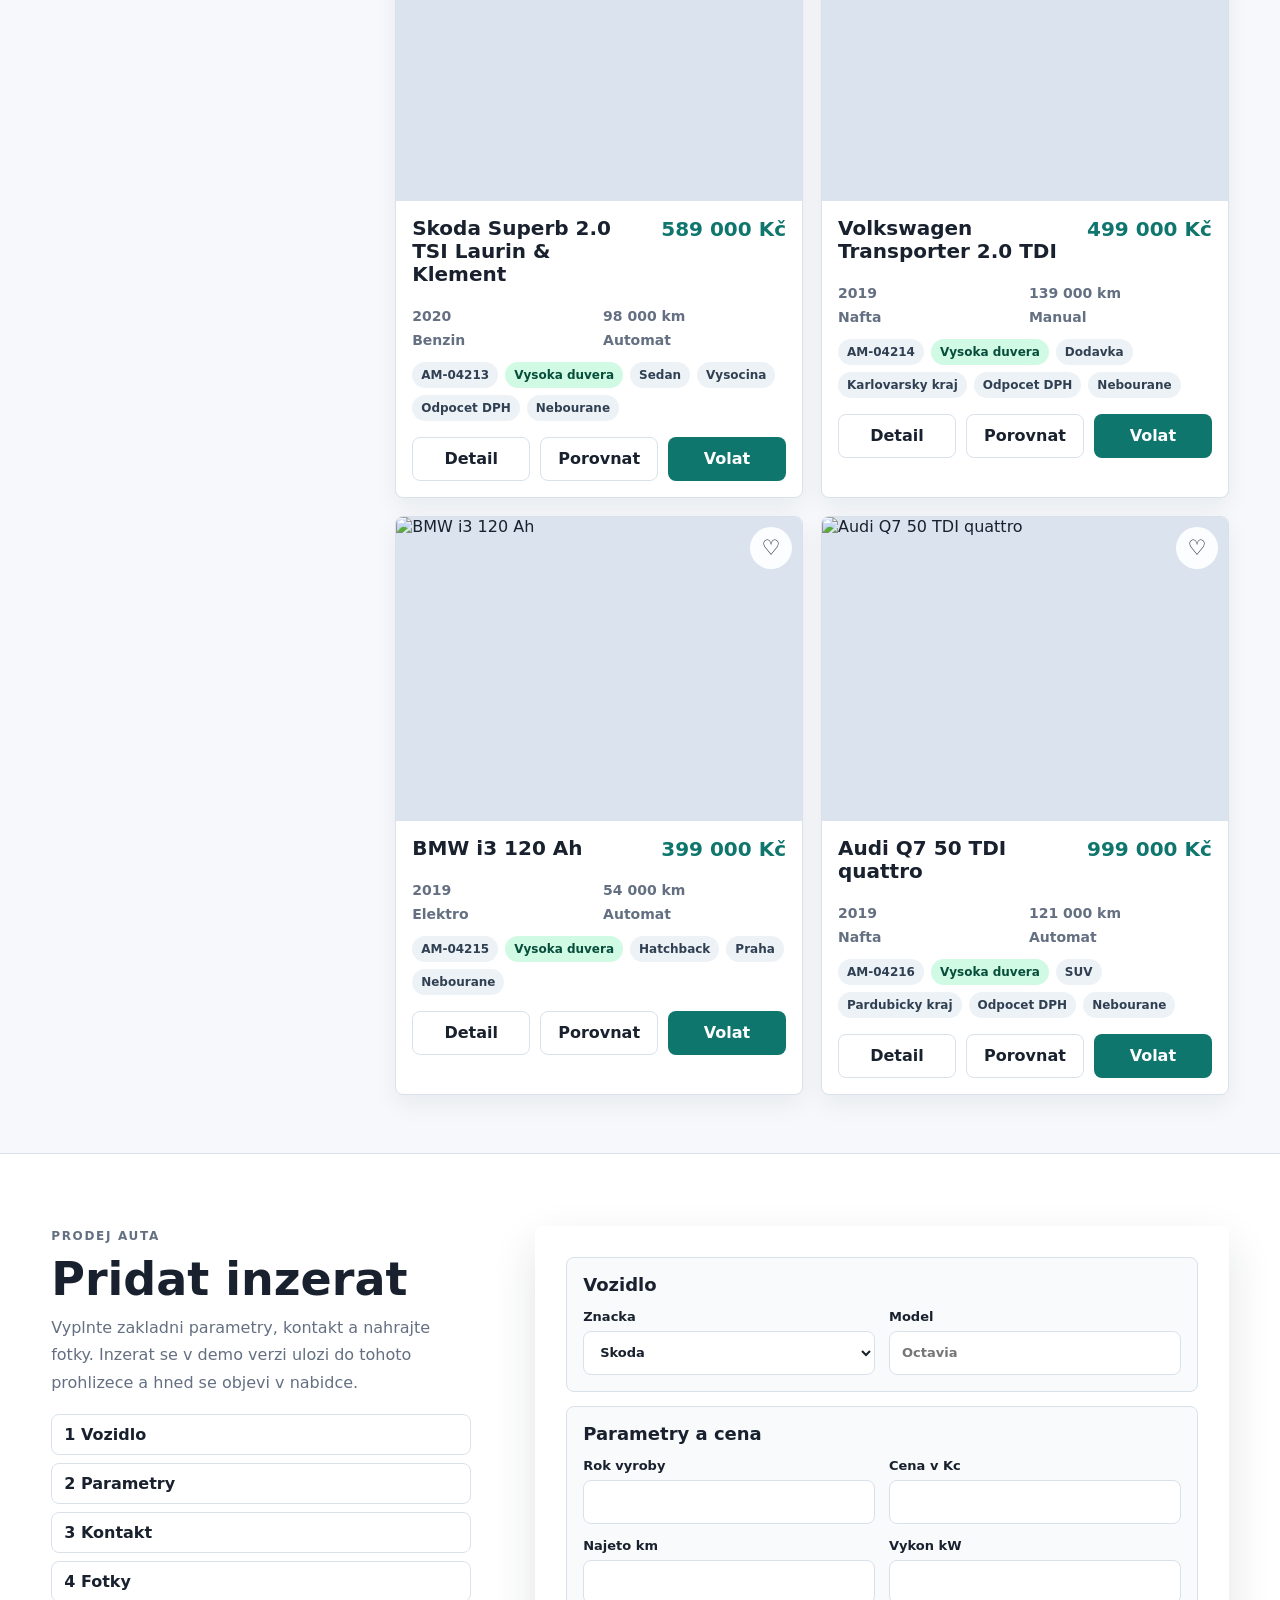
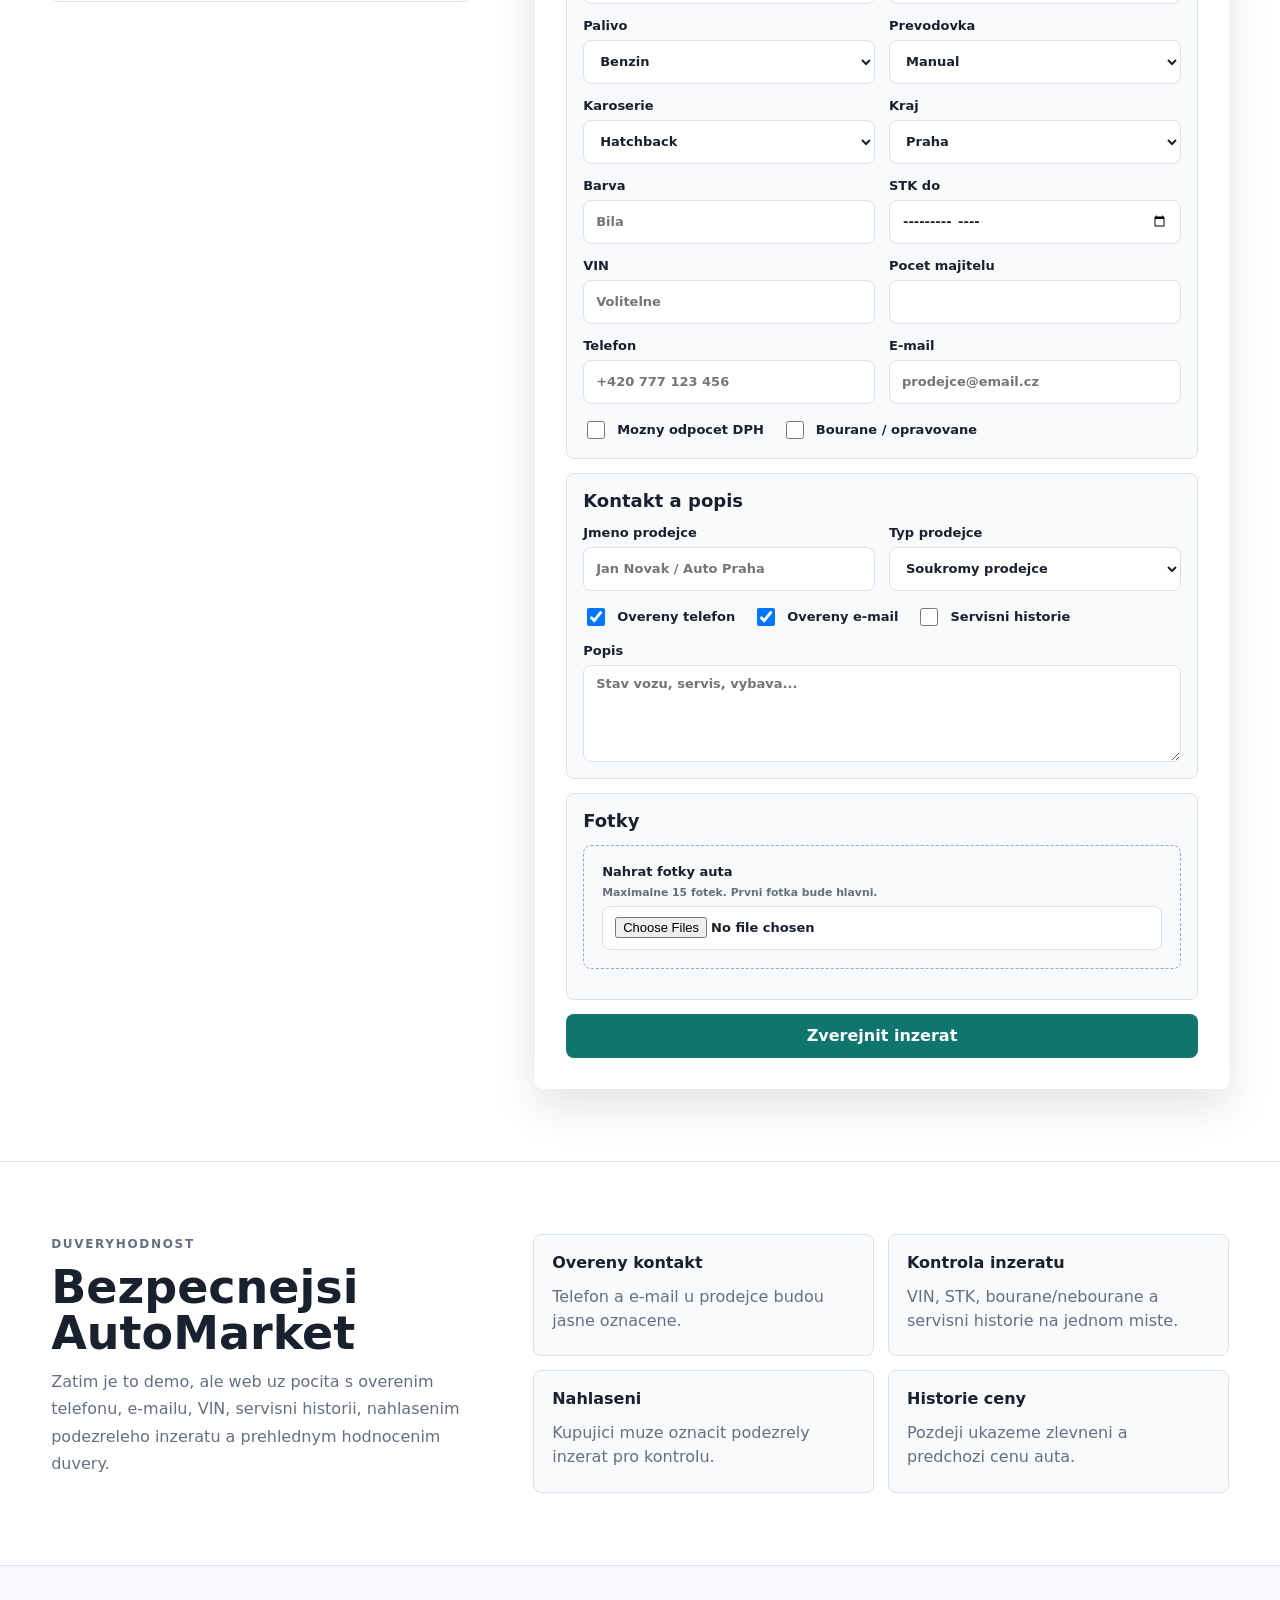
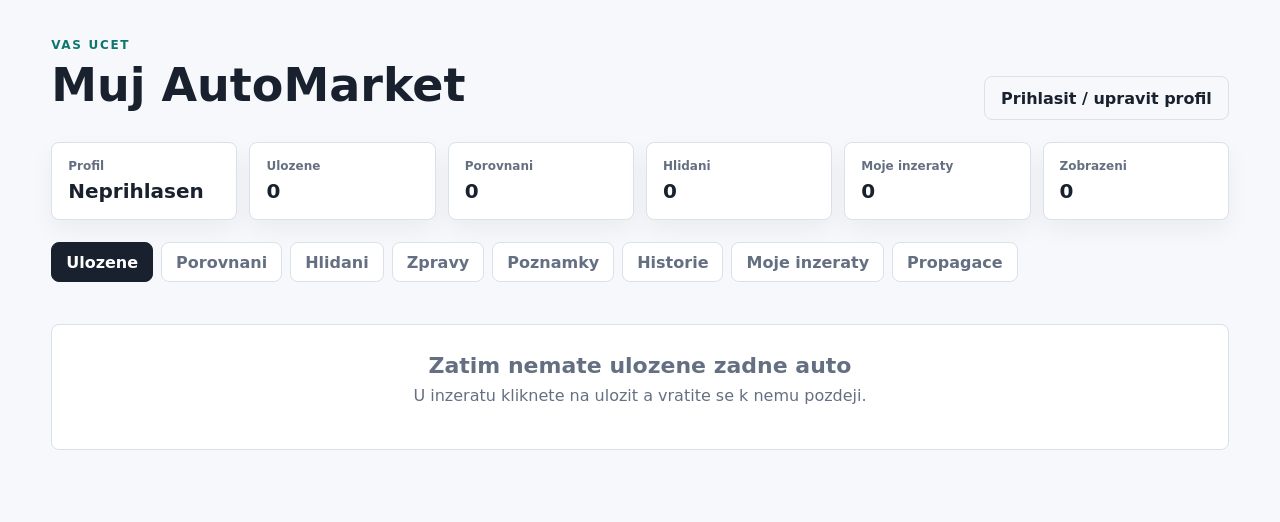
==== commit 404a7907: "Improve marketplace structure and trust features" ====
--- a/index.html
+++ b/index.html
@@ -17,6 +17,7 @@
         <a href="#nabidka">Nabidka</a>
         <a href="#prodej">Prodat auto</a>
         <a href="#ucet">Muj ucet</a>
+        <a href="#bezpecnost">Bezpecnost</a>
       </nav>
       <button class="ghost-button" id="accountButton" type="button">Prihlasit</button>
     </header>
@@ -76,7 +77,8 @@
             </label>
             <label>
               Model
-              <input id="modelFilter" type="search" placeholder="Octavia, Golf..." />
+              <input id="modelFilter" type="search" list="modelSuggestions" placeholder="Octavia, Golf..." />
+              <datalist id="modelSuggestions"></datalist>
             </label>
             <div class="input-grid">
               <label>
@@ -142,6 +144,7 @@
               </select>
             </label>
           </div>
+          <button class="ghost-button mobile-filter-button" id="mobileFilterButton" type="button">Otevrit filtry</button>
           <div class="listing-grid" id="listingGrid"></div>
           <div class="empty-state" id="emptyState" hidden>
             <h3>Zadne auto neodpovida filtru</h3>
@@ -158,8 +161,16 @@
             Vyplnte zakladni parametry, kontakt a nahrajte fotky. Inzerat se v demo verzi ulozi
             do tohoto prohlizece a hned se objevi v nabidce.
           </p>
+          <div class="seller-steps" aria-label="Kroky pridani inzeratu">
+            <span>1 Vozidlo</span>
+            <span>2 Parametry</span>
+            <span>3 Kontakt</span>
+            <span>4 Fotky</span>
+          </div>
         </div>
         <form class="seller-form" id="listingForm">
+          <div class="form-block">
+            <h3>Vozidlo</h3>
           <div class="form-row">
             <label>
               Znacka
@@ -167,9 +178,13 @@
             </label>
             <label>
               Model
-              <input id="modelInput" type="text" required placeholder="Octavia" />
-            </label>
-          </div>
+              <input id="modelInput" type="text" list="sellerModelSuggestions" required placeholder="Octavia" />
+              <datalist id="sellerModelSuggestions"></datalist>
+            </label>
+          </div>
+          </div>
+          <div class="form-block">
+            <h3>Parametry a cena</h3>
           <div class="form-row">
             <label>
               Rok vyroby
@@ -243,19 +258,74 @@
           <div class="switch-row">
             <label><input id="vatInput" type="checkbox" /> Mozny odpocet DPH</label>
             <label><input id="crashedInput" type="checkbox" /> Bourane / opravovane</label>
+          </div>
+          </div>
+          <div class="form-block">
+            <h3>Kontakt a popis</h3>
+          <div class="form-row">
+            <label>
+              Jmeno prodejce
+              <input id="sellerNameInput" type="text" placeholder="Jan Novak / Auto Praha" />
+            </label>
+            <label>
+              Typ prodejce
+              <select id="sellerTypeInput">
+                <option value="Soukromy prodejce">Soukromy prodejce</option>
+                <option value="Autobazar">Autobazar</option>
+                <option value="Dealer">Dealer</option>
+              </select>
+            </label>
+          </div>
+          <div class="switch-row">
+            <label><input id="verifiedPhoneInput" type="checkbox" checked /> Overeny telefon</label>
+            <label><input id="verifiedEmailInput" type="checkbox" checked /> Overeny e-mail</label>
+            <label><input id="serviceBookInput" type="checkbox" /> Servisni historie</label>
           </div>
           <label>
             Popis
             <textarea id="descriptionInput" rows="5" required placeholder="Stav vozu, servis, vybava..."></textarea>
           </label>
+          </div>
+          <div class="form-block">
+            <h3>Fotky</h3>
           <label class="upload-box">
             <span>Nahrat fotky auta</span>
             <small>Maximalne 15 fotek. Prvni fotka bude hlavni.</small>
             <input id="photosInput" type="file" accept="image/*" multiple />
           </label>
           <div class="photo-preview" id="photoPreview" aria-live="polite"></div>
+          </div>
           <button class="primary-button wide" type="submit">Zverejnit inzerat</button>
         </form>
+      </section>
+
+      <section class="trust-section" id="bezpecnost">
+        <div>
+          <p class="eyebrow">Duveryhodnost</p>
+          <h2>Bezpecnejsi AutoMarket</h2>
+          <p>
+            Zatim je to demo, ale web uz pocita s overenim telefonu, e-mailu, VIN, servisni historii,
+            nahlasenim podezreleho inzeratu a prehlednym hodnocenim duvery.
+          </p>
+        </div>
+        <div class="trust-grid">
+          <article>
+            <strong>Overeny kontakt</strong>
+            <span>Telefon a e-mail u prodejce budou jasne oznacene.</span>
+          </article>
+          <article>
+            <strong>Kontrola inzeratu</strong>
+            <span>VIN, STK, bourane/nebourane a servisni historie na jednom miste.</span>
+          </article>
+          <article>
+            <strong>Nahlaseni</strong>
+            <span>Kupujici muze oznacit podezrely inzerat pro kontrolu.</span>
+          </article>
+          <article>
+            <strong>Historie ceny</strong>
+            <span>Pozdeji ukazeme zlevneni a predchozi cenu auta.</span>
+          </article>
+        </div>
       </section>
 
       <section class="account-section" id="ucet">
--- a/styles.css
+++ b/styles.css
@@ -457,6 +457,16 @@
   background: #ffe4df;
 }
 
+.tag.trust {
+  color: #064e3b;
+  background: #d1fae5;
+}
+
+.mobile-filter-button {
+  display: none;
+  margin-bottom: 14px;
+}
+
 .seller-section {
   display: grid;
   grid-template-columns: minmax(250px, 420px) minmax(0, 1fr);
@@ -477,8 +487,37 @@
   line-height: 1.7;
 }
 
+.seller-steps {
+  display: grid;
+  gap: 8px;
+  margin-top: 18px;
+}
+
+.seller-steps span {
+  padding: 10px 12px;
+  color: var(--ink);
+  background: white;
+  border: 1px solid var(--line);
+  border-radius: 8px;
+  font-weight: 900;
+}
+
 .seller-form {
   padding: clamp(18px, 3vw, 30px);
+}
+
+.form-block {
+  display: grid;
+  gap: 14px;
+  padding: 16px;
+  background: #f8fafc;
+  border: 1px solid var(--line);
+  border-radius: 8px;
+}
+
+.form-block h3 {
+  margin-bottom: 0;
+  font-size: 18px;
 }
 
 .switch-row {
@@ -668,6 +707,46 @@
   display: flex;
   flex-wrap: wrap;
   gap: 10px;
+}
+
+.report-button {
+  justify-content: flex-start;
+  min-height: 34px;
+  color: var(--danger);
+}
+
+.trust-section {
+  display: grid;
+  grid-template-columns: minmax(260px, 420px) minmax(0, 1fr);
+  gap: clamp(22px, 5vw, 62px);
+  padding: clamp(36px, 6vw, 72px) clamp(18px, 4vw, 58px);
+  background: white;
+  border-top: 1px solid var(--line);
+}
+
+.trust-section p {
+  color: var(--muted);
+  line-height: 1.7;
+}
+
+.trust-grid {
+  display: grid;
+  grid-template-columns: repeat(2, minmax(0, 1fr));
+  gap: 14px;
+}
+
+.trust-grid article {
+  display: grid;
+  gap: 8px;
+  padding: 18px;
+  background: #f8fafc;
+  border: 1px solid var(--line);
+  border-radius: 8px;
+}
+
+.trust-grid span {
+  color: var(--muted);
+  line-height: 1.5;
 }
 
 .seller-item {
@@ -845,6 +924,7 @@
   .hero,
   .market-layout,
   .seller-section,
+  .trust-section,
   .detail-hero {
     grid-template-columns: 1fr;
   }
@@ -881,8 +961,27 @@
     padding-top: 58px;
   }
 
+  .mobile-filter-button {
+    display: inline-flex;
+  }
+
+  .filters {
+    position: fixed;
+    inset: 0 0 0 auto;
+    z-index: 35;
+    width: min(88vw, 360px);
+    overflow-y: auto;
+    transform: translateX(105%);
+    transition: transform 0.2s ease;
+  }
+
+  body.filters-open .filters {
+    transform: translateX(0);
+  }
+
   .stats-band,
   .account-summary,
+  .trust-grid,
   .input-grid,
   .form-row,
   .listings-head {
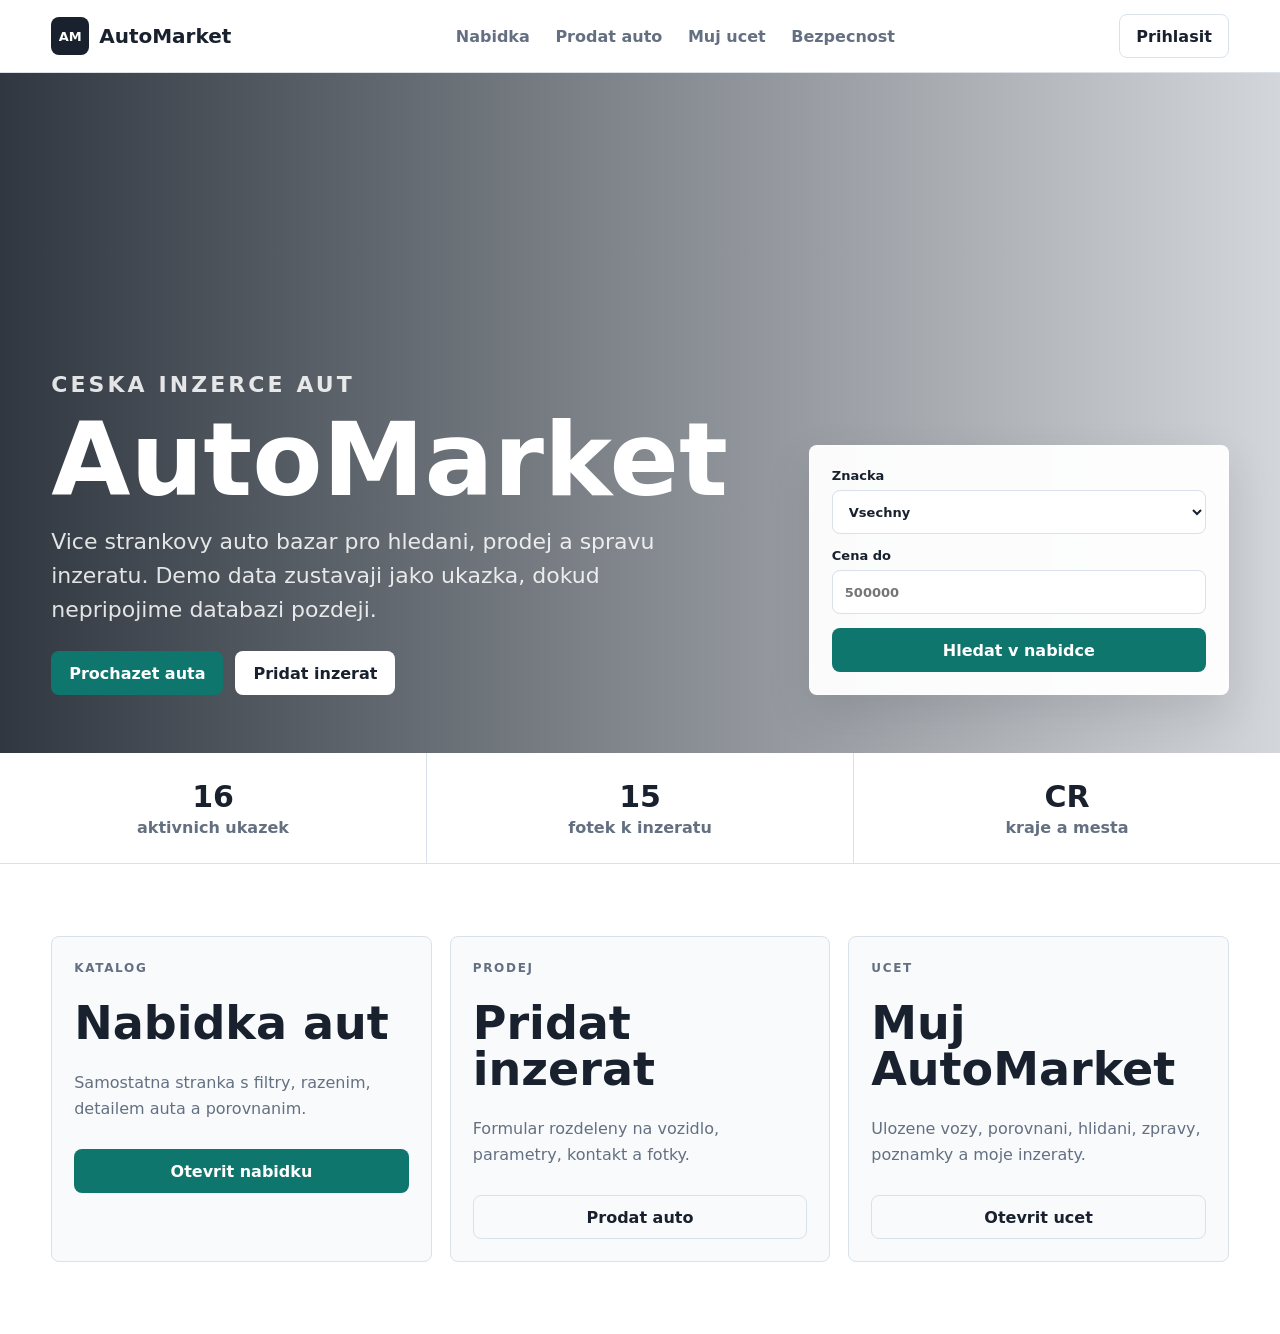
==== commit 4f79e202: "Split AutoMarket into multiple pages" ====
--- a/index.html
+++ b/index.html
@@ -9,31 +9,31 @@
   </head>
   <body>
     <header class="topbar">
-      <a class="brand" href="#home" aria-label="AutoMarket">
+      <a class="brand" href="./index.html" aria-label="AutoMarket">
         <span class="brand-mark">AM</span>
         <span>AutoMarket</span>
       </a>
       <nav class="nav" aria-label="Hlavni navigace">
-        <a href="#nabidka">Nabidka</a>
-        <a href="#prodej">Prodat auto</a>
-        <a href="#ucet">Muj ucet</a>
-        <a href="#bezpecnost">Bezpecnost</a>
+        <a href="./nabidka.html">Nabidka</a>
+        <a href="./prodej.html">Prodat auto</a>
+        <a href="./ucet.html">Muj ucet</a>
+        <a href="./bezpecnost.html">Bezpecnost</a>
       </nav>
       <button class="ghost-button" id="accountButton" type="button">Prihlasit</button>
     </header>
 
     <main>
-      <section class="hero" id="home">
+      <section class="hero">
         <div class="hero-copy">
           <p class="eyebrow">Ceska inzerce aut</p>
           <h1>AutoMarket</h1>
           <p>
-            Najdete auto podle znacky, ceny, roku, najezdu i lokality.
-            Prodejci muzou nahrat az 15 fotek a kompletni informace k vozu.
+            Vice strankovy auto bazar pro hledani, prodej a spravu inzeratu.
+            Demo data zustavaji jako ukazka, dokud nepripojime databazi pozdeji.
           </p>
           <div class="hero-actions">
-            <a class="primary-button" href="#nabidka">Prochazet auta</a>
-            <a class="secondary-button" href="#prodej">Pridat inzerat</a>
+            <a class="primary-button" href="./nabidka.html">Prochazet auta</a>
+            <a class="secondary-button" href="./prodej.html">Pridat inzerat</a>
           </div>
         </div>
         <form class="hero-search" id="quickSearchForm" aria-label="Rychle hledani">
@@ -45,14 +45,14 @@
             Cena do
             <input id="quickPrice" type="number" min="0" step="10000" placeholder="500000" />
           </label>
-          <button class="primary-button" type="submit">Hledat</button>
+          <button class="primary-button" type="submit">Hledat v nabidce</button>
         </form>
       </section>
 
       <section class="stats-band" aria-label="Prehled">
         <div>
           <strong id="totalListings">0</strong>
-          <span>aktivnich inzeratu</span>
+          <span>aktivnich ukazek</span>
         </div>
         <div>
           <strong>15</strong>
@@ -64,395 +64,25 @@
         </div>
       </section>
 
-      <section class="market-layout" id="nabidka">
-        <aside class="filters" aria-label="Filtry vozidel">
-          <div class="section-heading">
-            <p class="eyebrow">Vyber auta</p>
-            <h2>Filtry</h2>
-          </div>
-          <form id="filtersForm">
-            <label>
-              Znacka
-              <select id="brandFilter"></select>
-            </label>
-            <label>
-              Model
-              <input id="modelFilter" type="search" list="modelSuggestions" placeholder="Octavia, Golf..." />
-              <datalist id="modelSuggestions"></datalist>
-            </label>
-            <div class="input-grid">
-              <label>
-                Cena od
-                <input id="priceMinFilter" type="number" min="0" step="10000" />
-              </label>
-              <label>
-                Cena do
-                <input id="priceMaxFilter" type="number" min="0" step="10000" />
-              </label>
-            </div>
-            <div class="input-grid">
-              <label>
-                Rok od
-                <input id="yearMinFilter" type="number" min="1980" max="2026" />
-              </label>
-              <label>
-                Rok do
-                <input id="yearMaxFilter" type="number" min="1980" max="2026" />
-              </label>
-            </div>
-            <label>
-              Najeto do
-              <input id="mileageMaxFilter" type="number" min="0" step="5000" />
-            </label>
-            <label>
-              Palivo
-              <select id="fuelFilter"></select>
-            </label>
-            <label>
-              Prevodovka
-              <select id="transmissionFilter"></select>
-            </label>
-            <label>
-              Kraj
-              <select id="regionFilter"></select>
-            </label>
-            <label class="checkbox-row">
-              <input id="noCrashFilter" type="checkbox" />
-              Pouze nebourane
-            </label>
-            <div class="filter-actions">
-              <button class="primary-button" type="submit">Pouzit filtry</button>
-              <button class="text-button" id="resetFilters" type="button">Vymazat</button>
-            </div>
-          </form>
-        </aside>
-
-        <section class="listings-panel">
-          <div class="listings-head">
-            <div>
-              <p class="eyebrow">Aktualni nabidka</p>
-              <h2 id="resultCount">Nabidka aut</h2>
-            </div>
-            <label class="sort-control">
-              Seradit
-              <select id="sortSelect">
-                <option value="newest">Nejnovejsi</option>
-                <option value="priceAsc">Cena od nejlevnejsi</option>
-                <option value="priceDesc">Cena od nejdrazsi</option>
-                <option value="yearDesc">Rok od nejnovejsi</option>
-                <option value="mileageAsc">Najeto nejmene</option>
-              </select>
-            </label>
-          </div>
-          <button class="ghost-button mobile-filter-button" id="mobileFilterButton" type="button">Otevrit filtry</button>
-          <div class="listing-grid" id="listingGrid"></div>
-          <div class="empty-state" id="emptyState" hidden>
-            <h3>Zadne auto neodpovida filtru</h3>
-            <p>Zkuste upravit cenu, rok nebo znacku.</p>
-          </div>
-        </section>
-      </section>
-
-      <section class="seller-section" id="prodej">
-        <div class="seller-copy">
-          <p class="eyebrow">Prodej auta</p>
+      <section class="feature-links">
+        <article>
+          <p class="eyebrow">Katalog</p>
+          <h2>Nabidka aut</h2>
+          <p>Samostatna stranka s filtry, razenim, detailem auta a porovnanim.</p>
+          <a class="primary-button" href="./nabidka.html">Otevrit nabidku</a>
+        </article>
+        <article>
+          <p class="eyebrow">Prodej</p>
           <h2>Pridat inzerat</h2>
-          <p>
-            Vyplnte zakladni parametry, kontakt a nahrajte fotky. Inzerat se v demo verzi ulozi
-            do tohoto prohlizece a hned se objevi v nabidce.
-          </p>
-          <div class="seller-steps" aria-label="Kroky pridani inzeratu">
-            <span>1 Vozidlo</span>
-            <span>2 Parametry</span>
-            <span>3 Kontakt</span>
-            <span>4 Fotky</span>
-          </div>
-        </div>
-        <form class="seller-form" id="listingForm">
-          <div class="form-block">
-            <h3>Vozidlo</h3>
-          <div class="form-row">
-            <label>
-              Znacka
-              <select id="brandInput" required></select>
-            </label>
-            <label>
-              Model
-              <input id="modelInput" type="text" list="sellerModelSuggestions" required placeholder="Octavia" />
-              <datalist id="sellerModelSuggestions"></datalist>
-            </label>
-          </div>
-          </div>
-          <div class="form-block">
-            <h3>Parametry a cena</h3>
-          <div class="form-row">
-            <label>
-              Rok vyroby
-              <input id="yearInput" type="number" min="1980" max="2026" required />
-            </label>
-            <label>
-              Cena v Kc
-              <input id="priceInput" type="number" min="0" step="1000" required />
-            </label>
-          </div>
-          <div class="form-row">
-            <label>
-              Najeto km
-              <input id="mileageInput" type="number" min="0" step="1000" required />
-            </label>
-            <label>
-              Vykon kW
-              <input id="powerInput" type="number" min="1" step="1" />
-            </label>
-          </div>
-          <div class="form-row">
-            <label>
-              Palivo
-              <select id="fuelInput" required></select>
-            </label>
-            <label>
-              Prevodovka
-              <select id="transmissionInput" required></select>
-            </label>
-          </div>
-          <div class="form-row">
-            <label>
-              Karoserie
-              <select id="bodyInput" required></select>
-            </label>
-            <label>
-              Kraj
-              <select id="regionInput" required></select>
-            </label>
-          </div>
-          <div class="form-row">
-            <label>
-              Barva
-              <input id="colorInput" type="text" placeholder="Bila" />
-            </label>
-            <label>
-              STK do
-              <input id="inspectionInput" type="month" />
-            </label>
-          </div>
-          <div class="form-row">
-            <label>
-              VIN
-              <input id="vinInput" type="text" maxlength="17" placeholder="Volitelne" />
-            </label>
-            <label>
-              Pocet majitelu
-              <input id="ownersInput" type="number" min="1" max="20" />
-            </label>
-          </div>
-          <div class="form-row">
-            <label>
-              Telefon
-              <input id="phoneInput" type="tel" required placeholder="+420 777 123 456" />
-            </label>
-            <label>
-              E-mail
-              <input id="emailInput" type="email" required placeholder="prodejce@email.cz" />
-            </label>
-          </div>
-          <div class="switch-row">
-            <label><input id="vatInput" type="checkbox" /> Mozny odpocet DPH</label>
-            <label><input id="crashedInput" type="checkbox" /> Bourane / opravovane</label>
-          </div>
-          </div>
-          <div class="form-block">
-            <h3>Kontakt a popis</h3>
-          <div class="form-row">
-            <label>
-              Jmeno prodejce
-              <input id="sellerNameInput" type="text" placeholder="Jan Novak / Auto Praha" />
-            </label>
-            <label>
-              Typ prodejce
-              <select id="sellerTypeInput">
-                <option value="Soukromy prodejce">Soukromy prodejce</option>
-                <option value="Autobazar">Autobazar</option>
-                <option value="Dealer">Dealer</option>
-              </select>
-            </label>
-          </div>
-          <div class="switch-row">
-            <label><input id="verifiedPhoneInput" type="checkbox" checked /> Overeny telefon</label>
-            <label><input id="verifiedEmailInput" type="checkbox" checked /> Overeny e-mail</label>
-            <label><input id="serviceBookInput" type="checkbox" /> Servisni historie</label>
-          </div>
-          <label>
-            Popis
-            <textarea id="descriptionInput" rows="5" required placeholder="Stav vozu, servis, vybava..."></textarea>
-          </label>
-          </div>
-          <div class="form-block">
-            <h3>Fotky</h3>
-          <label class="upload-box">
-            <span>Nahrat fotky auta</span>
-            <small>Maximalne 15 fotek. Prvni fotka bude hlavni.</small>
-            <input id="photosInput" type="file" accept="image/*" multiple />
-          </label>
-          <div class="photo-preview" id="photoPreview" aria-live="polite"></div>
-          </div>
-          <button class="primary-button wide" type="submit">Zverejnit inzerat</button>
-        </form>
-      </section>
-
-      <section class="trust-section" id="bezpecnost">
-        <div>
-          <p class="eyebrow">Duveryhodnost</p>
-          <h2>Bezpecnejsi AutoMarket</h2>
-          <p>
-            Zatim je to demo, ale web uz pocita s overenim telefonu, e-mailu, VIN, servisni historii,
-            nahlasenim podezreleho inzeratu a prehlednym hodnocenim duvery.
-          </p>
-        </div>
-        <div class="trust-grid">
-          <article>
-            <strong>Overeny kontakt</strong>
-            <span>Telefon a e-mail u prodejce budou jasne oznacene.</span>
-          </article>
-          <article>
-            <strong>Kontrola inzeratu</strong>
-            <span>VIN, STK, bourane/nebourane a servisni historie na jednom miste.</span>
-          </article>
-          <article>
-            <strong>Nahlaseni</strong>
-            <span>Kupujici muze oznacit podezrely inzerat pro kontrolu.</span>
-          </article>
-          <article>
-            <strong>Historie ceny</strong>
-            <span>Pozdeji ukazeme zlevneni a predchozi cenu auta.</span>
-          </article>
-        </div>
-      </section>
-
-      <section class="account-section" id="ucet">
-        <div class="account-head">
-          <div>
-            <p class="eyebrow">Vas ucet</p>
-            <h2>Muj AutoMarket</h2>
-          </div>
-          <button class="ghost-button" id="accountPanelButton" type="button">Prihlasit / upravit profil</button>
-        </div>
-
-        <div class="account-summary" id="accountSummary"></div>
-
-        <div class="tabs" role="tablist" aria-label="Sekce uctu">
-          <button class="tab-button active" data-tab="saved" type="button">Ulozene</button>
-          <button class="tab-button" data-tab="compare" type="button">Porovnani</button>
-          <button class="tab-button" data-tab="alerts" type="button">Hlidani</button>
-          <button class="tab-button" data-tab="messages" type="button">Zpravy</button>
-          <button class="tab-button" data-tab="notes" type="button">Poznamky</button>
-          <button class="tab-button" data-tab="history" type="button">Historie</button>
-          <button class="tab-button" data-tab="seller" type="button">Moje inzeraty</button>
-          <button class="tab-button" data-tab="billing" type="button">Propagace</button>
-        </div>
-
-        <div class="tab-panel active" data-panel="saved">
-          <div class="saved-grid" id="savedGrid"></div>
-          <div class="empty-state" id="savedEmpty">
-            <h3>Zatim nemate ulozene zadne auto</h3>
-            <p>U inzeratu kliknete na ulozit a vratite se k nemu pozdeji.</p>
-          </div>
-        </div>
-
-        <div class="tab-panel" data-panel="compare">
-          <div class="compare-grid" id="compareGrid"></div>
-          <div class="empty-state" id="compareEmpty">
-            <h3>Porovnani je prazdne</h3>
-            <p>U inzeratu kliknete na porovnat a auta se zobrazí vedle sebe.</p>
-          </div>
-        </div>
-
-        <div class="tab-panel" data-panel="alerts">
-          <form class="compact-form" id="alertForm">
-            <div class="form-row">
-              <label>
-                Nazev hlidani
-                <input id="alertName" type="text" required placeholder="Rodinne SUV do 600 000 Kc" />
-              </label>
-              <label>
-                Znacka
-                <select id="alertBrand"></select>
-              </label>
-            </div>
-            <div class="form-row">
-              <label>
-                Cena do
-                <input id="alertPrice" type="number" min="0" step="10000" placeholder="600000" />
-              </label>
-              <label>
-                Najeto do
-                <input id="alertMileage" type="number" min="0" step="5000" placeholder="120000" />
-              </label>
-            </div>
-            <button class="primary-button" type="submit">Vytvorit hlidani</button>
-          </form>
-          <div class="list-stack" id="alertsList"></div>
-        </div>
-
-        <div class="tab-panel" data-panel="messages">
-          <div class="list-stack" id="messagesList"></div>
-          <div class="empty-state" id="messagesEmpty">
-            <h3>Zatim zadne zpravy</h3>
-            <p>V detailu inzeratu muzete prodejci poslat demo zpravu.</p>
-          </div>
-        </div>
-
-        <div class="tab-panel" data-panel="notes">
-          <div class="list-stack" id="notesList"></div>
-          <div class="empty-state" id="notesEmpty">
-            <h3>Zatim zadne poznamky</h3>
-            <p>U detailu auta si muzete ulozit vlastni poznamku.</p>
-          </div>
-        </div>
-
-        <div class="tab-panel" data-panel="history">
-          <div class="saved-grid" id="historyGrid"></div>
-          <div class="empty-state" id="historyEmpty">
-            <h3>Historie je prazdna</h3>
-            <p>Po otevreni detailu se auta ulozi do historie prohlizeni.</p>
-          </div>
-        </div>
-
-        <div class="tab-panel" data-panel="seller">
-          <div class="seller-tools">
-            <a class="primary-button" href="#prodej">Pridat dalsi inzerat</a>
-            <button class="ghost-button" id="createDemoMine" type="button">Vytvorit demo muj inzerat</button>
-          </div>
-          <div class="list-stack" id="sellerListings"></div>
-          <div class="empty-state" id="sellerEmpty">
-            <h3>Zatim nemate vlastni inzerat</h3>
-            <p>Po pridani se tady objevi sprava, statistiky a stav prodeje.</p>
-          </div>
-        </div>
-
-        <div class="tab-panel" data-panel="billing">
-          <div class="promo-grid">
-            <article class="promo-card">
-              <h3>Zvyrazneni</h3>
-              <p>Inzerat dostane stitek TOP a vyssi prioritu v nabidce.</p>
-              <strong>149 Kc / 7 dni</strong>
-            </article>
-            <article class="promo-card">
-              <h3>TOP pozice</h3>
-              <p>Auto se zobrazi mezi prvnimi vysledky ve vyhledavani.</p>
-              <strong>299 Kc / 7 dni</strong>
-            </article>
-            <article class="promo-card">
-              <h3>Overeny prodejce</h3>
-              <p>Profil dostane overeni a duveryhodnejsi kontakt pro kupujici.</p>
-              <strong>990 Kc / mesic</strong>
-            </article>
-          </div>
-          <div class="invoice-box">
-            <h3>Demo fakturace</h3>
-            <p>Faktury a platby se v realne verzi napoji na platebni branu.</p>
-            <button class="ghost-button" id="fakeInvoice" type="button">Vygenerovat demo fakturu</button>
-          </div>
-        </div>
+          <p>Formular rozdeleny na vozidlo, parametry, kontakt a fotky.</p>
+          <a class="ghost-button" href="./prodej.html">Prodat auto</a>
+        </article>
+        <article>
+          <p class="eyebrow">Ucet</p>
+          <h2>Muj AutoMarket</h2>
+          <p>Ulozene vozy, porovnani, hlidani, zpravy, poznamky a moje inzeraty.</p>
+          <a class="ghost-button" href="./ucet.html">Otevrit ucet</a>
+        </article>
       </section>
     </main>
 
@@ -474,13 +104,6 @@
       </form>
     </dialog>
 
-    <dialog class="modal" id="detailModal">
-      <article class="detail-card">
-        <button class="close-button" id="closeDetail" type="button" aria-label="Zavrit">x</button>
-        <div id="detailContent"></div>
-      </article>
-    </dialog>
-
     <div class="toast" id="toast" role="status" aria-live="polite"></div>
     <script src="./app.js"></script>
   </body>
--- a/styles.css
+++ b/styles.css
@@ -102,6 +102,22 @@
       center / cover;
 }
 
+.page-hero {
+  padding: clamp(42px, 7vw, 86px) clamp(18px, 4vw, 58px);
+  color: white;
+  background:
+    linear-gradient(90deg, rgba(10, 18, 28, 0.86), rgba(10, 18, 28, 0.54)),
+    url("https://images.unsplash.com/photo-1503736334956-4c8f8e92946d?auto=format&fit=crop&w=1800&q=85")
+      center / cover;
+}
+
+.page-hero p {
+  max-width: 720px;
+  color: rgba(255, 255, 255, 0.86);
+  font-size: 18px;
+  line-height: 1.6;
+}
+
 .hero-copy {
   max-width: 720px;
 }
@@ -281,6 +297,29 @@
   font-weight: 700;
 }
 
+.feature-links {
+  display: grid;
+  grid-template-columns: repeat(3, minmax(0, 1fr));
+  gap: 18px;
+  padding: clamp(36px, 6vw, 72px) clamp(18px, 4vw, 58px);
+  background: white;
+}
+
+.feature-links article {
+  display: grid;
+  gap: 12px;
+  align-content: start;
+  padding: 22px;
+  background: #f8fafc;
+  border: 1px solid var(--line);
+  border-radius: 8px;
+}
+
+.feature-links p {
+  color: var(--muted);
+  line-height: 1.6;
+}
+
 .market-layout {
   display: grid;
   grid-template-columns: 320px minmax(0, 1fr);
@@ -922,6 +961,7 @@
 
 @media (max-width: 960px) {
   .hero,
+  .feature-links,
   .market-layout,
   .seller-section,
   .trust-section,
@@ -980,6 +1020,7 @@
   }
 
   .stats-band,
+  .feature-links,
   .account-summary,
   .trust-grid,
   .input-grid,
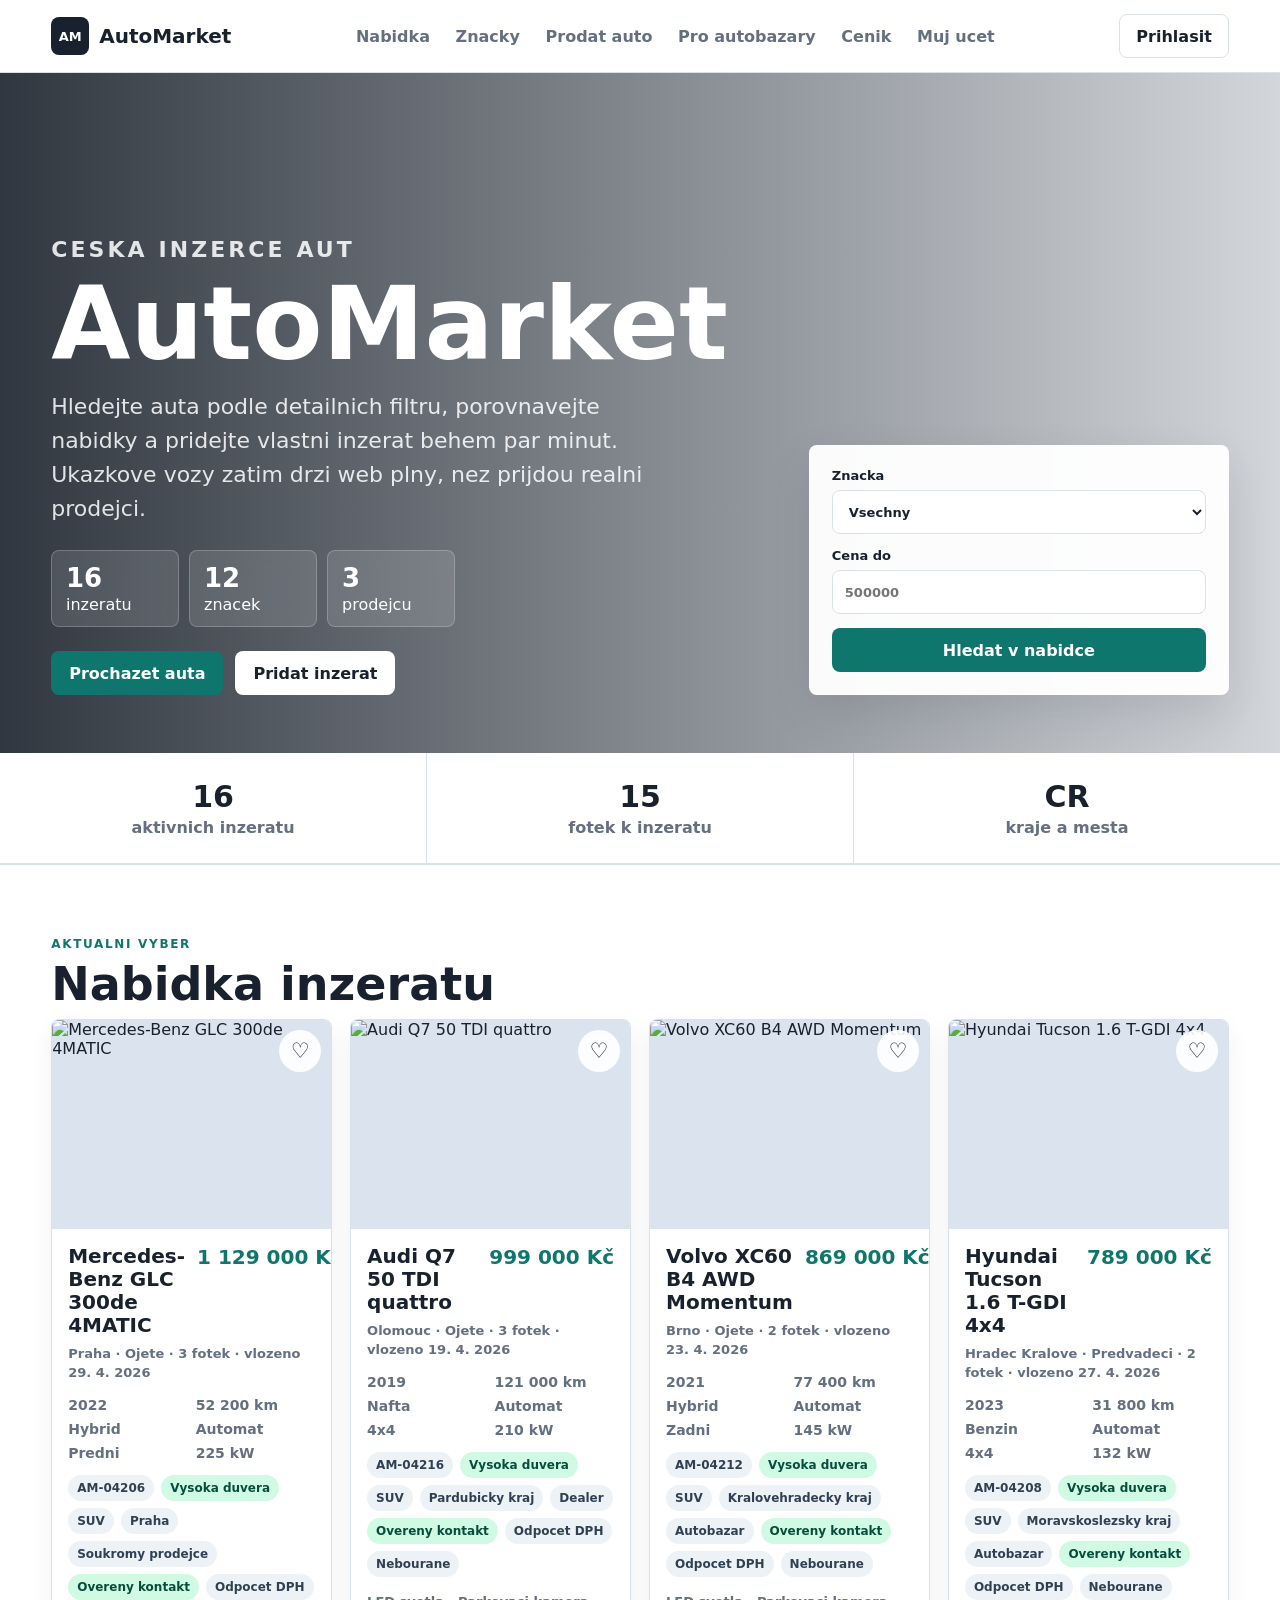
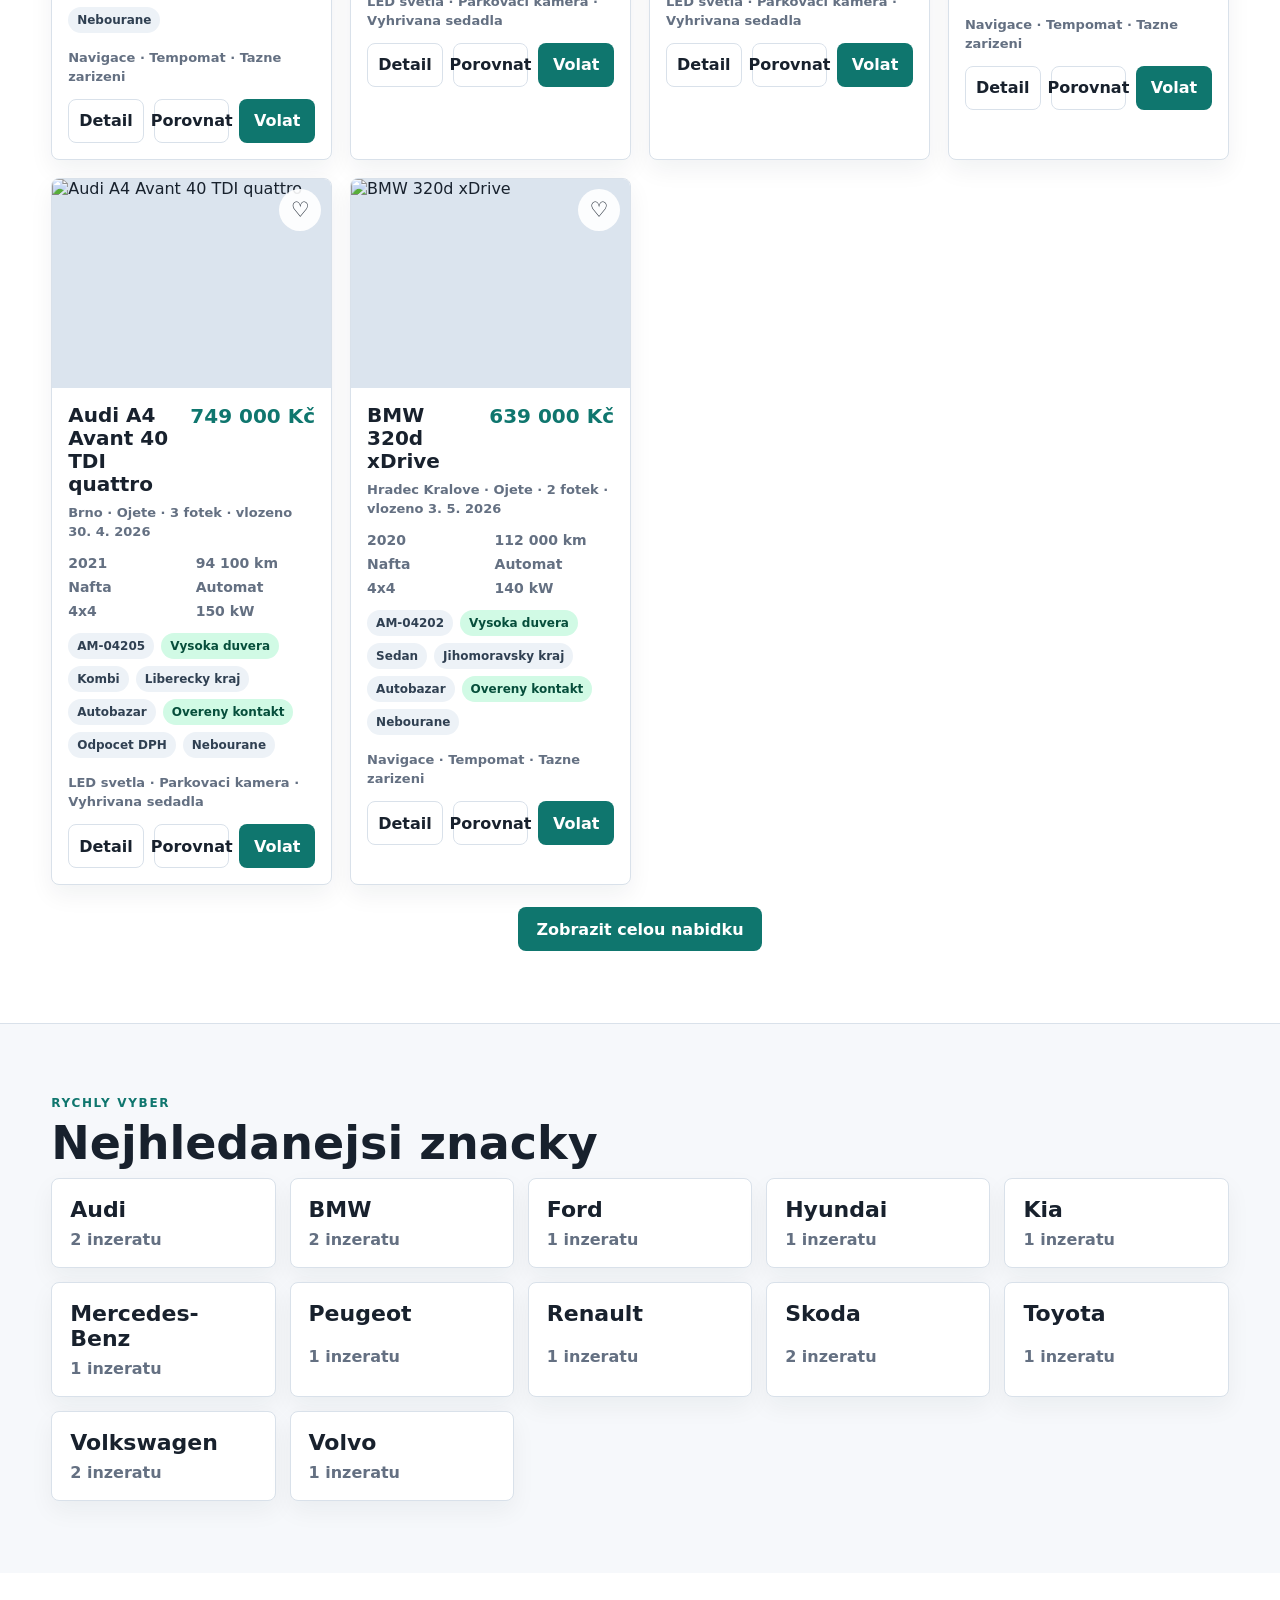
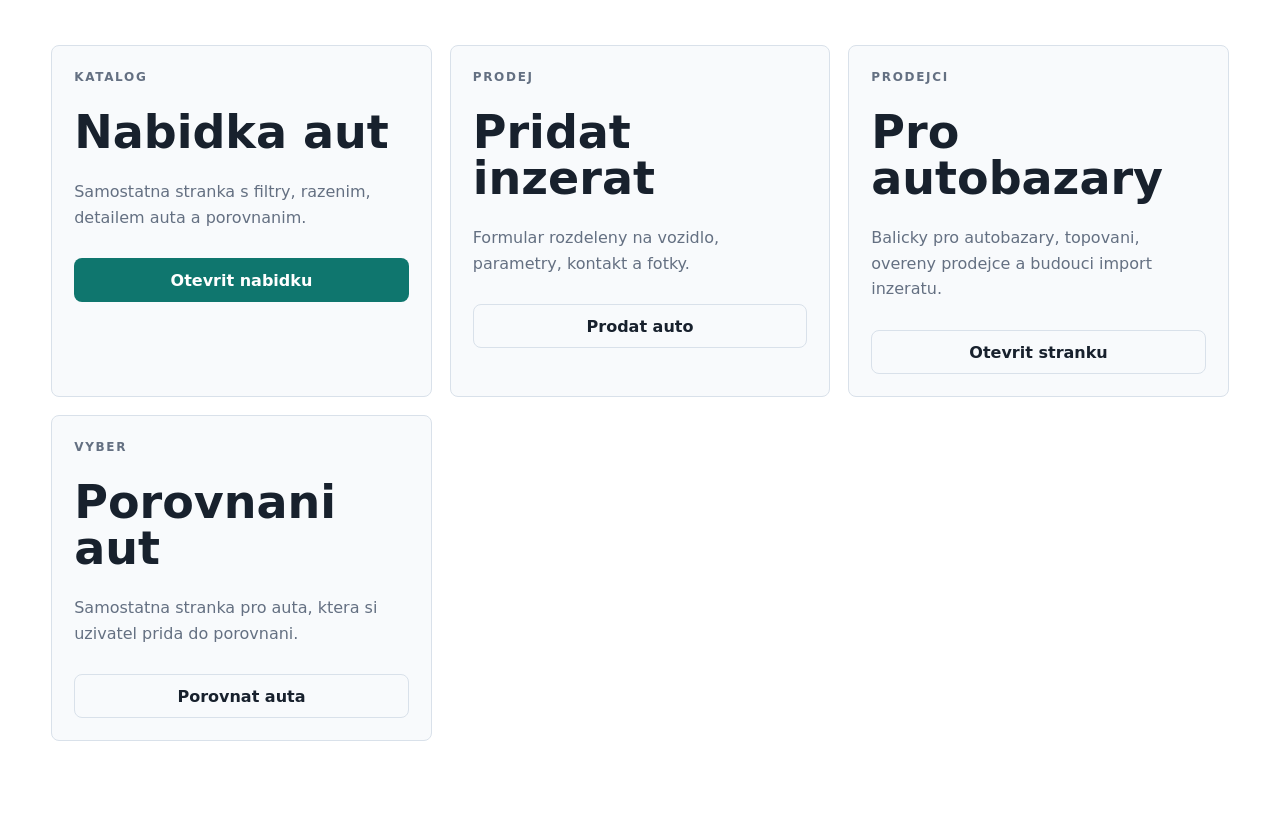
==== commit d8600f9b: "Expand marketplace pages and homepage" ====
--- a/index.html
+++ b/index.html
@@ -15,9 +15,11 @@
       </a>
       <nav class="nav" aria-label="Hlavni navigace">
         <a href="./nabidka.html">Nabidka</a>
+        <a href="./znacky.html">Znacky</a>
         <a href="./prodej.html">Prodat auto</a>
+        <a href="./autobazary.html">Pro autobazary</a>
+        <a href="./cenik.html">Cenik</a>
         <a href="./ucet.html">Muj ucet</a>
-        <a href="./bezpecnost.html">Bezpecnost</a>
       </nav>
       <button class="ghost-button" id="accountButton" type="button">Prihlasit</button>
     </header>
@@ -28,9 +30,14 @@
           <p class="eyebrow">Ceska inzerce aut</p>
           <h1>AutoMarket</h1>
           <p>
-            Vice strankovy auto bazar pro hledani, prodej a spravu inzeratu.
-            Demo data zustavaji jako ukazka, dokud nepripojime databazi pozdeji.
+            Hledejte auta podle detailnich filtru, porovnavejte nabidky a pridejte vlastni
+            inzerat behem par minut. Ukazkove vozy zatim drzi web plny, nez prijdou realni prodejci.
           </p>
+          <div class="hero-metrics" aria-label="Prehled AutoMarketu">
+            <span><strong id="heroListingCount">0</strong> inzeratu</span>
+            <span><strong id="heroBrandCount">0</strong> znacek</span>
+            <span><strong id="heroDealerCount">0</strong> prodejcu</span>
+          </div>
           <div class="hero-actions">
             <a class="primary-button" href="./nabidka.html">Prochazet auta</a>
             <a class="secondary-button" href="./prodej.html">Pridat inzerat</a>
@@ -52,7 +59,7 @@
       <section class="stats-band" aria-label="Prehled">
         <div>
           <strong id="totalListings">0</strong>
-          <span>aktivnich ukazek</span>
+          <span>aktivnich inzeratu</span>
         </div>
         <div>
           <strong>15</strong>
@@ -62,6 +69,25 @@
           <strong>CR</strong>
           <span>kraje a mesta</span>
         </div>
+      </section>
+
+      <section class="home-showcase">
+        <div class="section-heading">
+          <p class="eyebrow">Aktualni vyber</p>
+          <h2>Nabidka inzeratu</h2>
+        </div>
+        <div class="listing-grid" id="homeFeaturedGrid"></div>
+        <div class="center-action">
+          <a class="primary-button" href="./nabidka.html">Zobrazit celou nabidku</a>
+        </div>
+      </section>
+
+      <section class="brand-section">
+        <div class="section-heading">
+          <p class="eyebrow">Rychly vyber</p>
+          <h2>Nejhledanejsi znacky</h2>
+        </div>
+        <div class="brand-grid" id="homeBrandGrid"></div>
       </section>
 
       <section class="feature-links">
@@ -78,10 +104,16 @@
           <a class="ghost-button" href="./prodej.html">Prodat auto</a>
         </article>
         <article>
-          <p class="eyebrow">Ucet</p>
-          <h2>Muj AutoMarket</h2>
-          <p>Ulozene vozy, porovnani, hlidani, zpravy, poznamky a moje inzeraty.</p>
-          <a class="ghost-button" href="./ucet.html">Otevrit ucet</a>
+          <p class="eyebrow">Prodejci</p>
+          <h2>Pro autobazary</h2>
+          <p>Balicky pro autobazary, topovani, overeny prodejce a budouci import inzeratu.</p>
+          <a class="ghost-button" href="./autobazary.html">Otevrit stranku</a>
+        </article>
+        <article>
+          <p class="eyebrow">Vyber</p>
+          <h2>Porovnani aut</h2>
+          <p>Samostatna stranka pro auta, ktera si uzivatel prida do porovnani.</p>
+          <a class="ghost-button" href="./porovnani.html">Porovnat auta</a>
         </article>
       </section>
     </main>
@@ -103,6 +135,12 @@
         <button class="primary-button wide" type="submit">Pokracovat</button>
       </form>
     </dialog>
+    <dialog class="modal" id="detailModal">
+      <article class="detail-card">
+        <button class="close-button" id="closeDetail" type="button" aria-label="Zavrit">x</button>
+        <div id="detailContent"></div>
+      </article>
+    </dialog>
 
     <div class="toast" id="toast" role="status" aria-live="polite"></div>
     <script src="./app.js"></script>
--- a/styles.css
+++ b/styles.css
@@ -176,6 +176,29 @@
   margin-top: 24px;
 }
 
+.hero-metrics {
+  display: flex;
+  flex-wrap: wrap;
+  gap: 10px;
+  margin-top: 24px;
+}
+
+.hero-metrics span {
+  display: grid;
+  min-width: 128px;
+  gap: 2px;
+  padding: 12px 14px;
+  background: rgba(255, 255, 255, 0.12);
+  border: 1px solid rgba(255, 255, 255, 0.22);
+  border-radius: 8px;
+  backdrop-filter: blur(10px);
+}
+
+.hero-metrics strong {
+  color: white;
+  font-size: 26px;
+}
+
 .primary-button,
 .secondary-button,
 .ghost-button,
@@ -305,6 +328,54 @@
   background: white;
 }
 
+.home-showcase,
+.brand-section,
+.directory-section {
+  padding: clamp(36px, 6vw, 72px) clamp(18px, 4vw, 58px);
+  background: white;
+  border-top: 1px solid var(--line);
+}
+
+.brand-section,
+.directory-section {
+  background: var(--paper);
+}
+
+.center-action {
+  display: flex;
+  justify-content: center;
+  margin-top: 22px;
+}
+
+.brand-grid,
+.directory-grid {
+  display: grid;
+  grid-template-columns: repeat(auto-fill, minmax(190px, 1fr));
+  gap: 14px;
+}
+
+.brand-card,
+.directory-card {
+  display: grid;
+  gap: 8px;
+  padding: 18px;
+  background: white;
+  border: 1px solid var(--line);
+  border-radius: 8px;
+  box-shadow: 0 10px 25px rgba(24, 33, 45, 0.05);
+}
+
+.brand-card span,
+.directory-card h2 {
+  font-size: 22px;
+  font-weight: 900;
+}
+
+.brand-card strong,
+.directory-card p {
+  color: var(--muted);
+}
+
 .feature-links article {
   display: grid;
   gap: 12px;
@@ -332,6 +403,8 @@
   position: sticky;
   top: 86px;
   padding: 22px;
+  max-height: calc(100vh - 104px);
+  overflow-y: auto;
 }
 
 .filters form,
@@ -339,6 +412,63 @@
 .modal-card {
   display: grid;
   gap: 14px;
+}
+
+.filter-group {
+  padding: 0;
+  border-bottom: 1px solid var(--line);
+}
+
+.filter-group summary {
+  display: flex;
+  min-height: 42px;
+  align-items: center;
+  gap: 8px;
+  color: var(--ink);
+  cursor: pointer;
+  font-size: 16px;
+  font-weight: 900;
+  list-style: none;
+}
+
+.filter-group summary::-webkit-details-marker {
+  display: none;
+}
+
+.filter-group summary::before {
+  content: "";
+  width: 0;
+  height: 0;
+  border-top: 5px solid transparent;
+  border-bottom: 5px solid transparent;
+  border-left: 7px solid var(--muted);
+  transform: rotate(0deg);
+}
+
+.filter-group[open] summary::before {
+  transform: rotate(90deg);
+}
+
+.filter-group label,
+.filter-group .input-grid,
+.filter-group .check-list {
+  margin-bottom: 12px;
+}
+
+.check-list {
+  display: grid;
+  gap: 9px;
+}
+
+.check-list label {
+  display: flex;
+  align-items: center;
+  gap: 9px;
+}
+
+.check-list input {
+  width: 18px;
+  min-height: 18px;
 }
 
 .input-grid,
@@ -442,6 +572,15 @@
   line-height: 1.15;
 }
 
+.card-subline,
+.equipment-line {
+  margin-bottom: 12px;
+  color: var(--muted);
+  font-size: 13px;
+  font-weight: 700;
+  line-height: 1.45;
+}
+
 .price {
   white-space: nowrap;
   color: var(--accent);
@@ -826,6 +965,35 @@
   background: #f8fafc;
   border: 1px solid var(--line);
   border-radius: 8px;
+}
+
+.similar-block {
+  display: grid;
+  gap: 10px;
+}
+
+.similar-grid {
+  display: grid;
+  gap: 10px;
+}
+
+.similar-card {
+  display: grid;
+  grid-template-columns: 72px 1fr auto;
+  align-items: center;
+  gap: 10px;
+  padding: 8px;
+  text-align: left;
+  background: white;
+  border: 1px solid var(--line);
+  border-radius: 8px;
+}
+
+.similar-card img {
+  width: 72px;
+  height: 54px;
+  object-fit: cover;
+  border-radius: 6px;
 }
 
 .empty-state {
